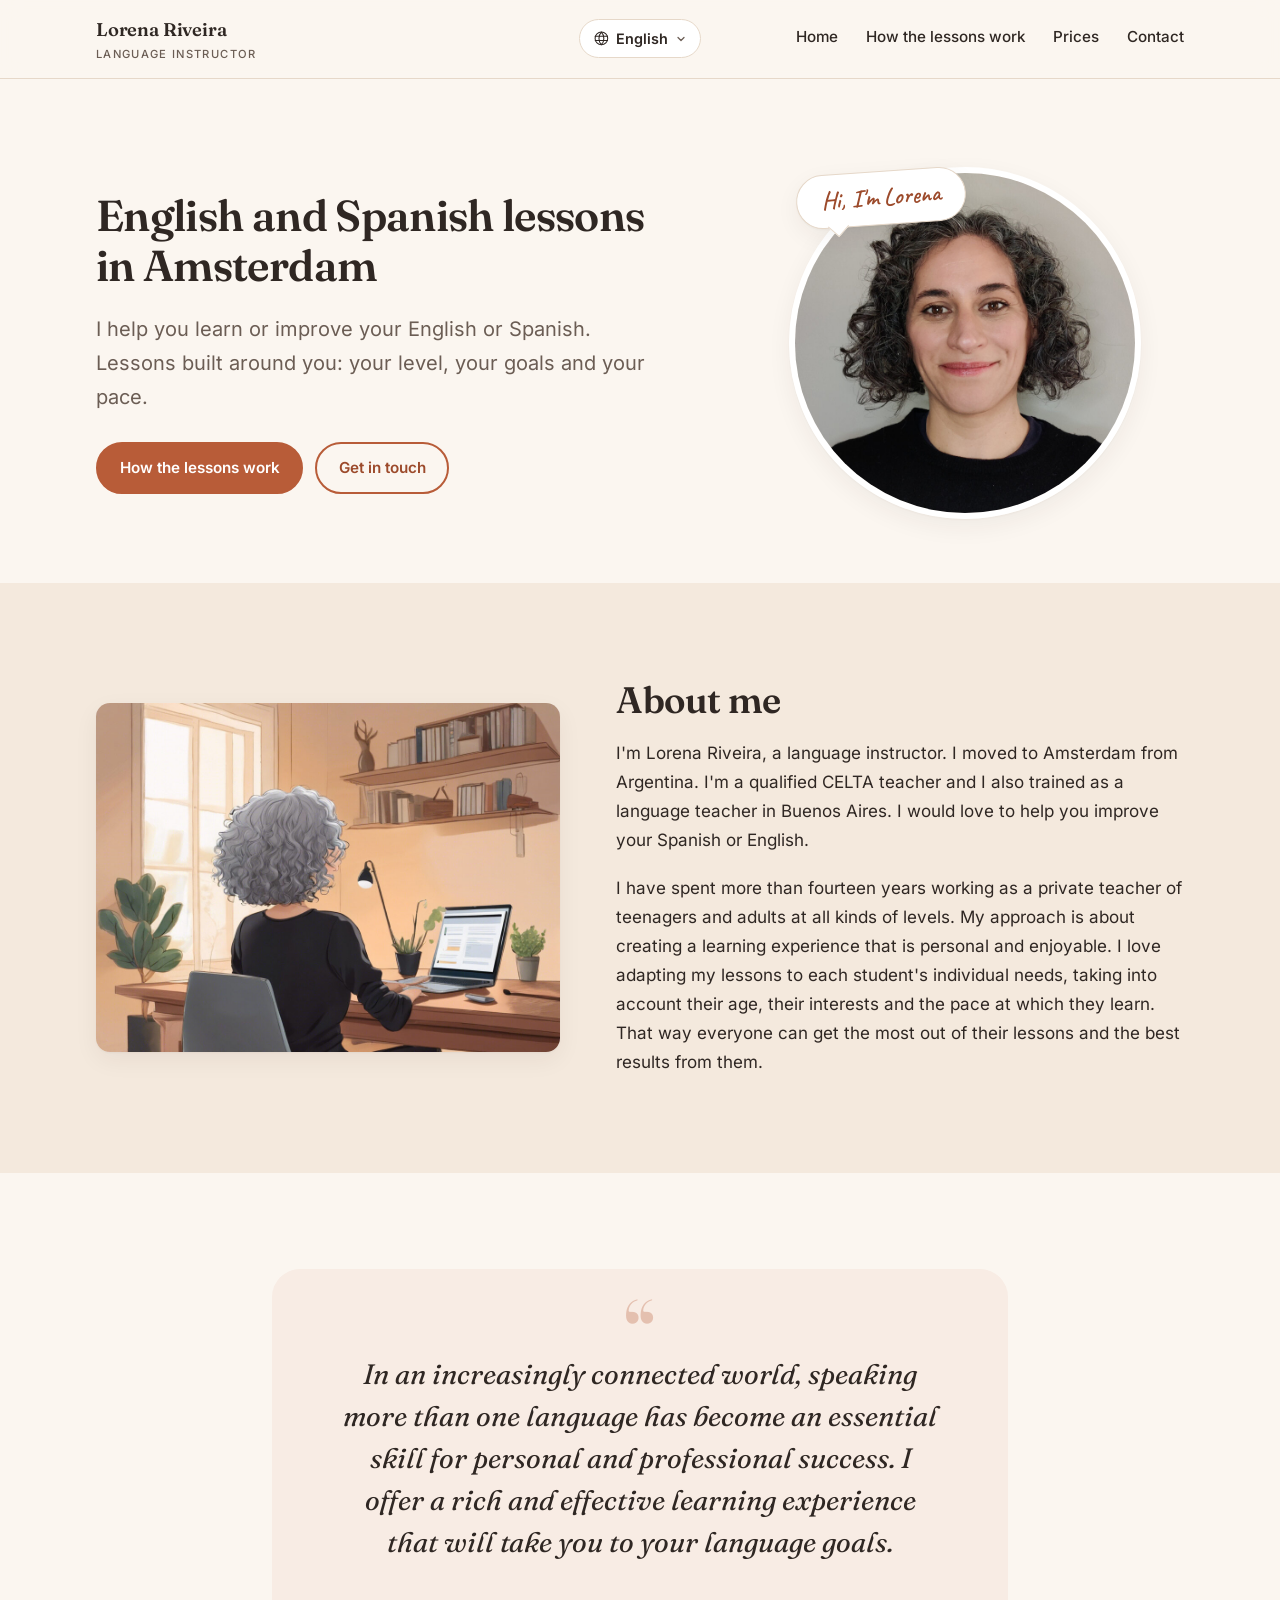
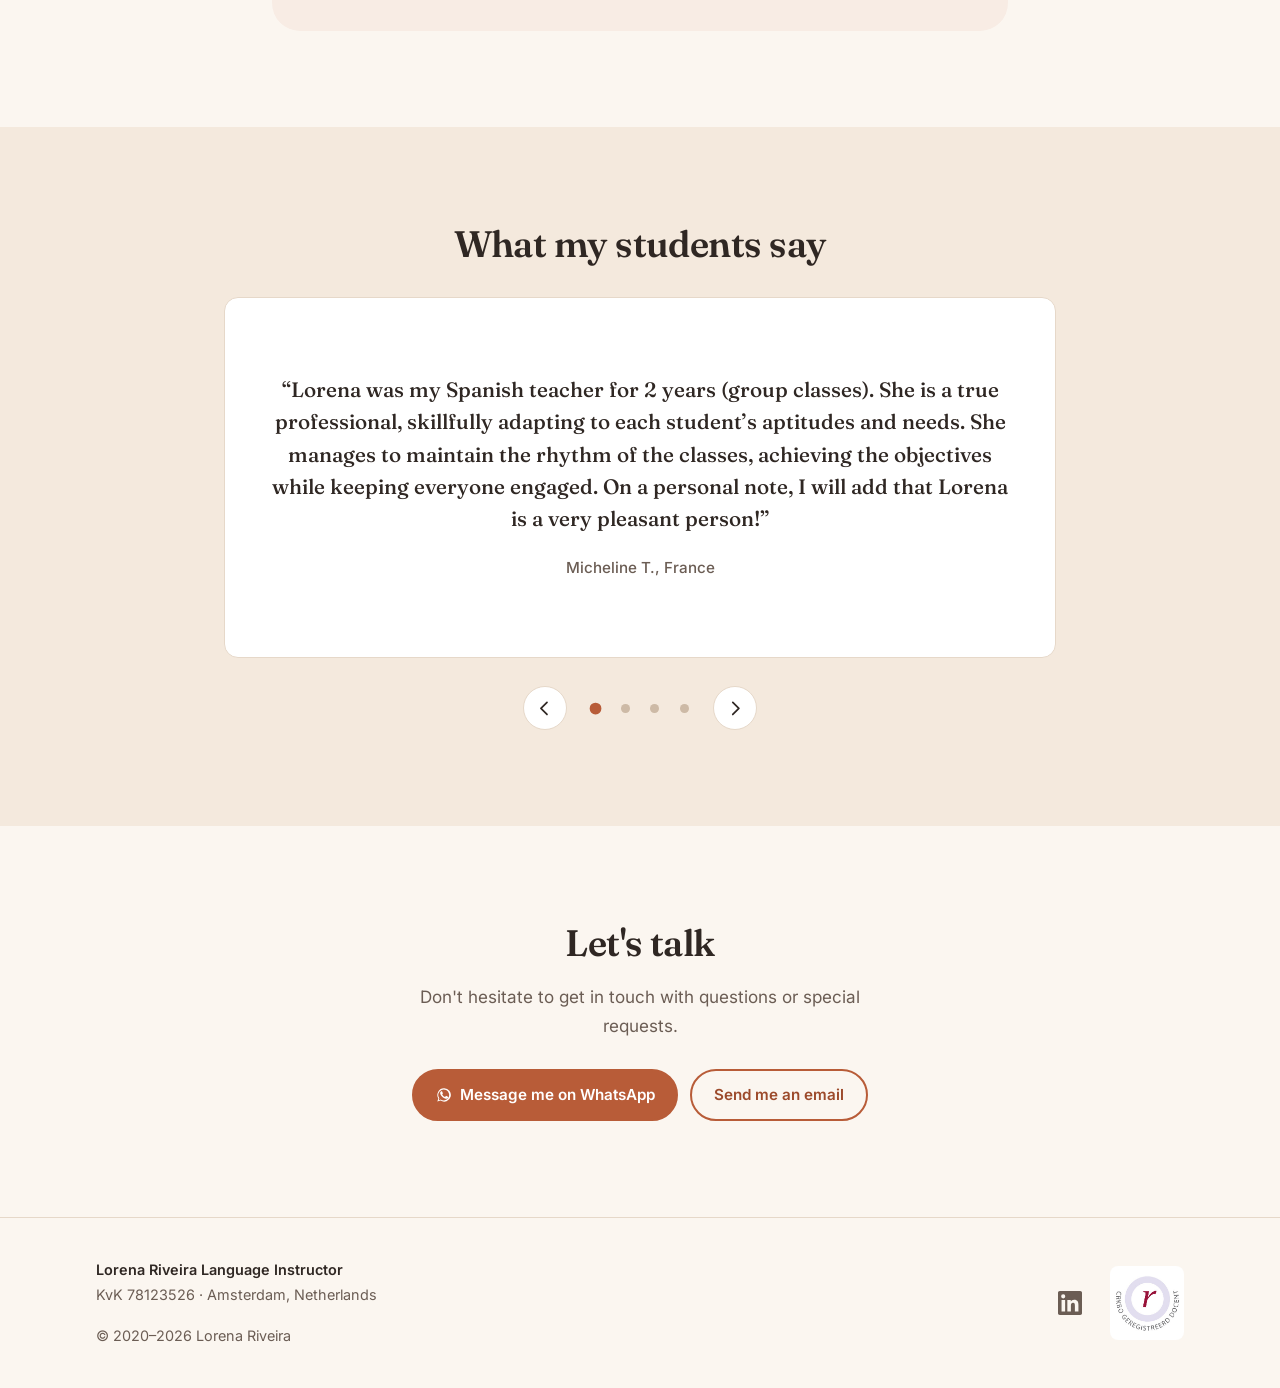
==== en/index.html @ 7e4edc6f "Publica la versión en inglés y el selector de idioma Traduce index.html y clases.html a /en/index.ht" ====
<!DOCTYPE html>
<html lang="en">
<head>
<meta charset="utf-8">
<meta name="viewport" content="width=device-width, initial-scale=1">
<title>Lorena Riveira — English and Spanish lessons in Amsterdam</title>
<meta name="description" content="English and Spanish lessons, one-to-one and in groups, in person and online. CELTA-qualified teacher with more than fourteen years of experience with teenagers and adults.">
<link rel="canonical" href="https://lorenariveira.com/en/">
<link rel="alternate" hreflang="es" href="https://lorenariveira.com/">
<link rel="alternate" hreflang="en" href="https://lorenariveira.com/en/">
<link rel="alternate" hreflang="x-default" href="https://lorenariveira.com/">
<meta property="og:title" content="Lorena Riveira — English and Spanish lessons">
<meta property="og:description" content="One-to-one and group lessons, in person and online, built around what you need.">
<meta property="og:image" content="https://lorenariveira.com/assets/img/lorena-retrato.jpg">
<meta property="og:type" content="website">
<meta property="og:locale" content="en_US">

<link rel="stylesheet" href="../assets/css/style.css">
<script type="application/ld+json">
{
  "@context": "https://schema.org",
  "@graph": [
    {
      "@type": "WebSite",
      "@id": "https://lorenariveira.com/#sitio",
      "url": "https://lorenariveira.com/en/",
      "name": "Lorena Riveira — Language Instructor",
      "inLanguage": "en",
      "publisher": {
        "@id": "https://lorenariveira.com/#lorena"
      }
    },
    {
      "@type": "Person",
      "@id": "https://lorenariveira.com/#lorena",
      "name": "Lorena Riveira",
      "jobTitle": "Language teacher",
      "description": "English and Spanish teacher in Amsterdam, with more than fourteen years of experience with teenagers and adults.",
      "url": "https://lorenariveira.com/en/",
      "image": "https://lorenariveira.com/assets/img/lorena-retrato.jpg",
      "email": "info@lorenariveira.com",
      "sameAs": [
        "https://www.linkedin.com/in/lorenariveira"
      ],
      "knowsLanguage": [
        {
          "@type": "Language",
          "name": "Spanish",
          "alternateName": "es"
        },
        {
          "@type": "Language",
          "name": "English",
          "alternateName": "en"
        }
      ],
      "hasCredential": {
        "@type": "EducationalOccupationalCredential",
        "credentialCategory": "certificate",
        "name": "CELTA — Certificate in Teaching English to Speakers of Other Languages"
      },
      "address": {
        "@type": "PostalAddress",
        "addressLocality": "Amsterdam",
        "addressCountry": "NL"
      },
      "worksFor": {
        "@id": "https://lorenariveira.com/#negocio"
      }
    },
    {
      "@type": "Organization",
      "@id": "https://lorenariveira.com/#negocio",
      "name": "Lorena Riveira Language Instructor",
      "url": "https://lorenariveira.com/en/",
      "email": "info@lorenariveira.com",
      "founder": {
        "@id": "https://lorenariveira.com/#lorena"
      },
      "identifier": [
        {
          "@type": "PropertyValue",
          "name": "KvK",
          "value": "78123526"
        }
      ],
      "address": {
        "@type": "PostalAddress",
        "addressLocality": "Amsterdam",
        "addressCountry": "NL"
      },
      "areaServed": [
        {
          "@type": "City",
          "name": "Amsterdam"
        },
        {
          "@type": "Country",
          "name": "Netherlands"
        }
      ]
    },
    {
      "@type": "Service",
      "@id": "https://lorenariveira.com/#clases",
      "name": "English and Spanish lessons",
      "serviceType": "Private language lessons",
      "description": "One-to-one and group lessons in English and Spanish, in person in Amsterdam or online, with personalized programs.",
      "url": "https://lorenariveira.com/en/lessons.html",
      "provider": {
        "@id": "https://lorenariveira.com/#lorena"
      },
      "areaServed": [
        {
          "@type": "City",
          "name": "Amsterdam"
        }
      ],
      "availableLanguage": [
        {
          "@type": "Language",
          "name": "Spanish",
          "alternateName": "es"
        },
        {
          "@type": "Language",
          "name": "English",
          "alternateName": "en"
        }
      ],
      "audience": {
        "@type": "Audience",
        "audienceType": "Teenagers and adults"
      },
      "offers": [
        {
          "@type": "Offer",
          "name": "Trial lesson",
          "description": "A 30-minute session: a short interview to work out your level and your goals, plus a brief speaking activity.",
          "price": 0,
          "priceCurrency": "EUR"
        },
        {
          "@type": "Offer",
          "name": "One-to-one lessons",
          "priceCurrency": "EUR",
          "priceSpecification": {
            "@type": "UnitPriceSpecification",
            "priceCurrency": "EUR",
            "minPrice": 45,
            "unitCode": "HUR"
          }
        },
        {
          "@type": "Offer",
          "name": "12-hour package",
          "price": 480,
          "priceCurrency": "EUR",
          "description": "Paid in advance."
        }
      ]
    }
  ]
}
</script>
</head>
<body>

<a class="saltar" href="#contenido">Skip to content</a>

<header class="cabecera">
  <div class="contenedor cabecera__inner">
    <a class="marca" href="index.html">Lorena Riveira<span>Language Instructor</span></a>

    <details class="idiomas">
      <summary class="idiomas__actual" title="Language / Idioma">
        <svg class="idiomas__globo" viewBox="0 0 24 24" fill="none" stroke="currentColor" stroke-width="1.5" stroke-linecap="round" stroke-linejoin="round" aria-hidden="true">
          <circle cx="12" cy="12" r="9"/>
          <path d="M3.2 9h17.6M3.2 15h17.6"/>
          <path d="M12 3c2.3 2.4 3.5 5.4 3.5 9s-1.2 6.6-3.5 9c-2.3-2.4-3.5-5.4-3.5-9S9.7 5.4 12 3z"/>
        </svg>
        English
        <svg class="idiomas__flecha" viewBox="0 0 24 24" fill="none" stroke="currentColor" stroke-width="2.5" stroke-linecap="round" stroke-linejoin="round" aria-hidden="true">
          <path d="M6 9l6 6 6-6"/>
        </svg>
      </summary>
      <ul class="idiomas__menu">
        <li><a href="../" lang="es" hreflang="es">Español</a></li>
        <li><a href="index.html" lang="en" hreflang="en" aria-current="page">English</a></li>
      </ul>
    </details>

    <nav class="nav" aria-label="Main navigation">
      <a href="index.html" aria-current="page">Home</a>
      <a href="lessons.html">How the lessons work</a>
      <a href="lessons.html#precios">Prices</a>
      <a href="#contacto">Contact</a>
    </nav>
  </div>
</header>

<main id="contenido">

  <section class="portada">
    <div class="contenedor portada__grid">
      <div class="portada__texto">
        <h1>English and Spanish lessons in Amsterdam</h1>
        <p class="portada__entradilla">I help you learn or improve your English or Spanish. Lessons built around you: your level, your goals and your pace.</p>
        <div class="portada__acciones">
          <a class="boton" href="lessons.html">How the lessons work</a>
          <a class="boton boton--fantasma" href="#contacto">Get in touch</a>
        </div>
      </div>
      <div class="portada__retrato">
        <p class="portada__saludo">Hi, I'm Lorena</p>
        <img class="retrato" src="../assets/img/lorena-retrato.jpg" width="800" height="800"
             alt="Portrait of Lorena Riveira">
      </div>
    </div>
  </section>

  <section class="seccion seccion--alt" aria-labelledby="info">
    <div class="contenedor sobre__grid">
      <img class="sobre__imagen" src="../assets/img/clases-ilustracion.jpg" width="1024" height="768"
           alt="Illustration of Lorena teaching from her desk, in front of the computer">
      <div>
        <h2 id="info">About me</h2>
        <p>I'm Lorena Riveira, a language instructor. I moved to Amsterdam from Argentina. I'm a qualified CELTA teacher and I also trained as a language teacher in Buenos Aires. I would love to help you improve your Spanish or English.</p>
        <p>I have spent more than fourteen years working as a private teacher of teenagers and adults at all kinds of levels. My approach is about creating a learning experience that is personal and enjoyable. I love adapting my lessons to each student's individual needs, taking into account their age, their interests and the pace at which they learn. That way everyone can get the most out of their lessons and the best results from them.</p>
      </div>
    </div>
  </section>

  <section class="seccion">
    <div class="contenedor">
      <p class="destacado">In an increasingly connected world, speaking more than one language has become an essential skill for personal and professional success. I offer a rich and effective learning experience that will take you to your language goals.</p>
    </div>
  </section>

  <section class="seccion seccion--alt" aria-labelledby="testimonios">
    <div class="contenedor">
      <h2 id="testimonios" class="titulo-centrado">What my students say</h2>

      <div class="carrusel" data-carrusel role="group"
           aria-roledescription="carousel" aria-label="Student testimonials">
        <div class="carrusel__ventana">
          <ul class="carrusel__pista" data-pista>

            <li class="carrusel__slide">
              <figure class="testimonio">
                <blockquote>Lorena was my Spanish teacher for 2 years (group classes). She is a true professional, skillfully adapting to each student’s aptitudes and needs. She manages to maintain the rhythm of the classes, achieving the objectives while keeping everyone engaged. On a personal note, I will add that Lorena is a very pleasant person!</blockquote>
                <figcaption>Micheline T., France</figcaption>
              </figure>
            </li>

            <li class="carrusel__slide">
              <figure class="testimonio">
                <blockquote lang="es">Cinco minutos me llevó darme cuenta que era LA profe de inglés que estaba buscando. Tomo clases con Lorena hace un poco más de 3 años y fue la mejor decisión que pude haber tomado. Volví de un viaje que me hizo dar cuenta que necesitaba reforzar y re-aprender el inglés básico que había aprendido en la escuela. Paciencia, compromiso y dedicación son las palabras que la describen a Lorena como la mejor profe que vas a conocer. ¡¡Gracias Lorena!!</blockquote>
                <figcaption>Gabriela T., Argentina</figcaption>
              </figure>
            </li>

            <li class="carrusel__slide">
              <figure class="testimonio">
                <blockquote>Lorena helped me overcome the barrier of understanding English to finally be able to speak it with confidence. Her classes are dynamic, entertaining, and she always prepared the classes according to my interests. For several years I studied English, but I'm certain that it was with Lorena's classes that I gained confidence while I never got bored. I totally recommend her.</blockquote>
                <figcaption>Evelyn L., Netherlands</figcaption>
              </figure>
            </li>

            <li class="carrusel__slide">
              <figure class="testimonio">
                <blockquote>My experience with Lorena as an English teacher was excellent. She is a great teacher: responsible, flexible, observant and innovative. In her classes she always looked for the way to integrate methodologies and pedagogical tools that adapt to my needs. It was a great learning experience!</blockquote>
                <figcaption>Juan G., Argentina</figcaption>
              </figure>
            </li>

          </ul>
        </div>

        <div class="carrusel__controles">
          <button class="carrusel__flecha" type="button" data-anterior aria-label="Previous testimonial">
            <svg viewBox="0 0 24 24" aria-hidden="true"><path d="M15 5l-7 7 7 7" fill="none" stroke="currentColor" stroke-width="2" stroke-linecap="round" stroke-linejoin="round"/></svg>
          </button>
          <div class="carrusel__puntos" data-puntos></div>
          <button class="carrusel__flecha" type="button" data-siguiente aria-label="Next testimonial">
            <svg viewBox="0 0 24 24" aria-hidden="true"><path d="M9 5l7 7-7 7" fill="none" stroke="currentColor" stroke-width="2" stroke-linecap="round" stroke-linejoin="round"/></svg>
          </button>
        </div>
      </div>
    </div>
  </section>

  <section class="seccion contacto" id="contacto" aria-labelledby="contacto-titulo">
    <div class="contenedor">
      <h2 id="contacto-titulo">Let's talk</h2>
      <p>Don't hesitate to get in touch with questions or special requests.</p>
      <div class="contacto__acciones">
        <a class="boton" href="https://wa.me/qr/J2IYGOXS4OORE1" target="_blank" rel="noopener">
          <svg viewBox="0 0 24 24" aria-hidden="true"><path d="M17.5 14.4c-.3-.2-1.7-.9-2-1-.3-.1-.5-.1-.7.2-.2.3-.7.9-.9 1.1-.2.2-.3.2-.6.1-.3-.2-1.2-.5-2.3-1.4-.9-.8-1.4-1.7-1.6-2-.2-.3 0-.5.1-.6l.5-.6c.1-.2.2-.3.3-.5 0-.2 0-.4 0-.5 0-.2-.7-1.6-.9-2.2-.2-.6-.5-.5-.7-.5h-.6c-.2 0-.5.1-.8.4-.3.3-1 1-1 2.5s1.1 2.9 1.2 3.1c.2.2 2.1 3.2 5.1 4.5.7.3 1.3.5 1.7.6.7.2 1.4.2 1.9.1.6-.1 1.7-.7 2-1.4.2-.7.2-1.3.2-1.4-.1-.1-.3-.2-.6-.3zM12 2A10 10 0 0 0 3.5 17.2L2 22l4.9-1.6A10 10 0 1 0 12 2zm0 18.2c-1.6 0-3.2-.4-4.5-1.2l-.3-.2-3 1 .8-2.9-.2-.3A8.2 8.2 0 1 1 12 20.2z"/></svg>
          Message me on WhatsApp
        </a>
        <a class="boton boton--fantasma" href="mailto:info@lorenariveira.com?subject=Contact%20from%20lorenariveira.com" target="_blank" rel="noopener">Send me an email</a>
      </div>
    </div>
  </section>

</main>

<footer class="pie">
  <div class="contenedor pie__inner">
    <div>
      <p><strong>Lorena Riveira Language Instructor</strong><br>
      KvK 78123526 · Amsterdam, Netherlands</p>
      <p>© 2020–2026 Lorena Riveira</p>
    </div>
    <div class="pie__marcas">
      <a class="pie__social" href="https://www.linkedin.com/in/lorenariveira"
         target="_blank" rel="noopener" aria-label="Lorena Riveira's LinkedIn profile">
        <svg viewBox="0 0 24 24" fill="currentColor" aria-hidden="true">
          <path d="M20.45 20.45h-3.56v-5.57c0-1.33-.03-3.04-1.85-3.04-1.86 0-2.14 1.45-2.14 2.94v5.67H9.35V9h3.41v1.56h.05c.47-.9 1.63-1.85 3.36-1.85 3.59 0 4.26 2.37 4.26 5.45v6.29zM5.34 7.43a2.07 2.07 0 1 1 0-4.13 2.07 2.07 0 0 1 0 4.13zM7.12 20.45H3.55V9h3.57v11.45zM22.22 0H1.77C.79 0 0 .77 0 1.72v20.56C0 23.23.79 24 1.77 24h20.45c.98 0 1.78-.77 1.78-1.72V1.72C24 .77 23.2 0 22.22 0z"/>
        </svg>
      </a>
      <img class="pie__sello" src="../assets/img/crkbo.jpg" width="283" height="283"
           alt="CRKBO registration seal as an accredited teacher">
    </div>
  </div>
</footer>

<script src="../assets/js/revelar.js" defer></script>
<script src="../assets/js/carrusel.js" defer></script>
</body>
</html>
---- assets/css/style.css ----
/* ---------------------------------------------------------------
   Lorena Riveira — Language Instructor
   Paleta cálida inspirada en la ilustración del estudio.
   --------------------------------------------------------------- */

/* Tipografías ------------------------------------------------------
   Alojadas aquí a propósito, no en fonts.googleapis.com: servidas
   desde Google, el navegador de cada visitante le entrega su IP antes
   de que la página cargue y sin consentimiento. Ver CLAUDE.md.

   Las tres son fuentes variables, así que un solo archivo cubre todo
   el rango de grosores de cada una; por eso hay ocho archivos y no
   veintitantos. Los `unicode-range` son los de Google sin tocar: si el
   texto solo usa latín básico, el navegador ni descarga el `latin-ext`.
   Caveat solo la usa la viñeta de la portada.
   ------------------------------------------------------------------ */

@font-face {
  font-family: "Fraunces";
  font-style: normal;
  font-weight: 500 600;
  font-display: swap;
  src: url(../fuentes/fraunces-normal-latin.woff2) format("woff2");
  unicode-range: U+0000-00FF, U+0131, U+0152-0153, U+02BB-02BC, U+02C6, U+02DA, U+02DC, U+0304, U+0308, U+0329, U+2000-206F, U+20AC, U+2122, U+2191, U+2193, U+2212, U+2215, U+FEFF, U+FFFD;
}
@font-face {
  font-family: "Fraunces";
  font-style: normal;
  font-weight: 500 600;
  font-display: swap;
  src: url(../fuentes/fraunces-normal-latin-ext.woff2) format("woff2");
  unicode-range: U+0100-02BA, U+02BD-02C5, U+02C7-02CC, U+02CE-02D7, U+02DD-02FF, U+0304, U+0308, U+0329, U+1D00-1DBF, U+1E00-1E9F, U+1EF2-1EFF, U+2020, U+20A0-20AB, U+20AD-20C0, U+2113, U+2C60-2C7F, U+A720-A7FF;
}
@font-face {
  font-family: "Fraunces";
  font-style: italic;
  font-weight: 400 500;
  font-display: swap;
  src: url(../fuentes/fraunces-cursiva-latin.woff2) format("woff2");
  unicode-range: U+0000-00FF, U+0131, U+0152-0153, U+02BB-02BC, U+02C6, U+02DA, U+02DC, U+0304, U+0308, U+0329, U+2000-206F, U+20AC, U+2122, U+2191, U+2193, U+2212, U+2215, U+FEFF, U+FFFD;
}
@font-face {
  font-family: "Fraunces";
  font-style: italic;
  font-weight: 400 500;
  font-display: swap;
  src: url(../fuentes/fraunces-cursiva-latin-ext.woff2) format("woff2");
  unicode-range: U+0100-02BA, U+02BD-02C5, U+02C7-02CC, U+02CE-02D7, U+02DD-02FF, U+0304, U+0308, U+0329, U+1D00-1DBF, U+1E00-1E9F, U+1EF2-1EFF, U+2020, U+20A0-20AB, U+20AD-20C0, U+2113, U+2C60-2C7F, U+A720-A7FF;
}
@font-face {
  font-family: "Inter";
  font-style: normal;
  font-weight: 400 600;
  font-display: swap;
  src: url(../fuentes/inter-normal-latin.woff2) format("woff2");
  unicode-range: U+0000-00FF, U+0131, U+0152-0153, U+02BB-02BC, U+02C6, U+02DA, U+02DC, U+0304, U+0308, U+0329, U+2000-206F, U+20AC, U+2122, U+2191, U+2193, U+2212, U+2215, U+FEFF, U+FFFD;
}
@font-face {
  font-family: "Inter";
  font-style: normal;
  font-weight: 400 600;
  font-display: swap;
  src: url(../fuentes/inter-normal-latin-ext.woff2) format("woff2");
  unicode-range: U+0100-02BA, U+02BD-02C5, U+02C7-02CC, U+02CE-02D7, U+02DD-02FF, U+0304, U+0308, U+0329, U+1D00-1DBF, U+1E00-1E9F, U+1EF2-1EFF, U+2020, U+20A0-20AB, U+20AD-20C0, U+2113, U+2C60-2C7F, U+A720-A7FF;
}

@font-face {
  font-family: "Caveat";
  font-style: normal;
  font-weight: 500 600;
  font-display: swap;
  src: url(../fuentes/caveat-normal-latin.woff2) format("woff2");
  unicode-range: U+0000-00FF, U+0131, U+0152-0153, U+02BB-02BC, U+02C6, U+02DA, U+02DC, U+0304, U+0308, U+0329, U+2000-206F, U+20AC, U+2122, U+2191, U+2193, U+2212, U+2215, U+FEFF, U+FFFD;
}
@font-face {
  font-family: "Caveat";
  font-style: normal;
  font-weight: 500 600;
  font-display: swap;
  src: url(../fuentes/caveat-normal-latin-ext.woff2) format("woff2");
  unicode-range: U+0100-02BA, U+02BD-02C5, U+02C7-02CC, U+02CE-02D7, U+02DD-02FF, U+0304, U+0308, U+0329, U+1D00-1DBF, U+1E00-1E9F, U+1EF2-1EFF, U+2020, U+20A0-20AB, U+20AD-20C0, U+2113, U+2C60-2C7F, U+A720-A7FF;
}

:root {
  --manuscrita: "Caveat", "Segoe Script", cursive;
  --crema:      #fbf6f0;
  --crema-alt:  #f4e9dd;
  --tinta:      #2f2723;
  --tinta-suave:#6b5d54;
  --terracota:  #b85c38;
  --terracota-o:#9c4a2b;
  --salvia:     #7c8f74;
  --borde:      #e6d8c9;

  --ancho: 68rem;
  --radio: 14px;
  --sombra: 0 1px 2px rgb(47 39 35 / .04), 0 8px 24px rgb(47 39 35 / .06);

  --display: "Fraunces", Georgia, "Times New Roman", serif;
  --texto: "Inter", system-ui, -apple-system, "Segoe UI", sans-serif;
}

*, *::before, *::after { box-sizing: border-box; }

html { scroll-behavior: smooth; }

body {
  margin: 0;
  background: var(--crema);
  color: var(--tinta);
  font-family: var(--texto);
  font-size: 1.0625rem;
  line-height: 1.7;
  -webkit-font-smoothing: antialiased;
}

img { max-width: 100%; height: auto; display: block; }

a { color: var(--terracota-o); }
a:hover { color: var(--terracota); }

h1, h2, h3 {
  font-family: var(--display);
  font-weight: 600;
  line-height: 1.15;
  letter-spacing: -0.015em;
  margin: 0 0 .5em;
}

h1 { font-size: clamp(2.1rem, 5.2vw, 3.4rem); }
h2 { font-size: clamp(1.6rem, 3.4vw, 2.3rem); }
h3 { font-size: 1.2rem; letter-spacing: -0.005em; }

p { margin: 0 0 1.15em; }
p:last-child { margin-bottom: 0; }

.contenedor {
  width: min(100% - 2.5rem, var(--ancho));
  margin-inline: auto;
}

.seccion { padding: clamp(3.5rem, 8vw, 6rem) 0; }
.seccion--alt { background: var(--crema-alt); }

/* Accesibilidad: salto al contenido -------------------------------- */
.saltar {
  position: absolute;
  left: -9999px;
  background: var(--tinta);
  color: var(--crema);
  padding: .7rem 1.1rem;
  border-radius: 0 0 var(--radio) 0;
  z-index: 100;
}
.saltar:focus { left: 0; top: 0; }

:focus-visible {
  outline: 3px solid var(--terracota);
  outline-offset: 3px;
  border-radius: 4px;
}

/* Cabecera --------------------------------------------------------- */
.cabecera {
  position: sticky;
  top: 0;
  z-index: 50;
  background: rgb(251 246 240 / .88);
  backdrop-filter: blur(10px);
  border-bottom: 1px solid var(--borde);
}

/* Tres columnas y no `space-between` porque el selector de idioma va
   centrado en la ventana, no a medio camino entre la marca y el menú:
   con `1fr auto 1fr` el centro es el centro aunque los lados midan
   distinto. */
.cabecera__inner {
  display: grid;
  grid-template-columns: 1fr auto 1fr;
  align-items: center;
  gap: 1.5rem;
  padding: .85rem 0;
}

.cabecera__inner .nav { justify-self: end; }

.marca {
  font-family: var(--display);
  font-size: 1.15rem;
  font-weight: 600;
  color: var(--tinta);
  text-decoration: none;
  letter-spacing: -0.01em;
}
.marca span { display: block; font-family: var(--texto); font-size: .7rem; font-weight: 500;
  letter-spacing: .12em; text-transform: uppercase; color: var(--tinta-suave); }

.nav { display: flex; align-items: center; gap: clamp(.9rem, 2.5vw, 1.75rem); flex-wrap: wrap; }

.nav a {
  color: var(--tinta);
  text-decoration: none;
  font-size: .95rem;
  font-weight: 500;
  padding-bottom: 2px;
  border-bottom: 2px solid transparent;
}
.nav a:hover { border-bottom-color: var(--terracota); }
/* Selector de idioma ----------------------------------------------- */
/* Es un `<details>` a propósito: abre y cierra sin JavaScript, así que
   cambiar de idioma sigue siendo posible con los scripts bloqueados.
   No lo conviertas en un menú de `<button>` + JS. */
.idiomas {
  position: relative;
  justify-self: center;
}

.idiomas__actual {
  display: inline-flex;
  align-items: center;
  gap: .4rem;
  cursor: pointer;
  list-style: none;
  font-size: .9rem;
  font-weight: 600;
  color: var(--tinta);
  padding: .4rem .85rem;
  border: 1px solid var(--borde);
  border-radius: 999px;
  background: #fff;
  white-space: nowrap;
}

/* El triángulo que Safari y Chrome dibujan solos en `summary`. */
.idiomas__actual::-webkit-details-marker { display: none; }

.idiomas__actual:hover { border-color: var(--terracota); color: var(--terracota-o); }

.idiomas__globo { width: 1.05rem; height: 1.05rem; flex: none; }

.idiomas__flecha {
  width: .75rem;
  height: .75rem;
  flex: none;
  color: var(--tinta-suave);
  transition: transform .18s ease;
}

.idiomas[open] .idiomas__flecha { transform: rotate(180deg); }

/* Absoluto para que abrirlo no empuje la cabecera ni mueva el menú. */
.idiomas__menu {
  position: absolute;
  top: calc(100% + .45rem);
  left: 50%;
  transform: translateX(-50%);
  z-index: 60;
  min-width: 100%;
  margin: 0;
  padding: .35rem;
  list-style: none;
  background: #fff;
  border: 1px solid var(--borde);
  border-radius: var(--radio);
  box-shadow: var(--sombra);
}

.idiomas__menu a {
  display: block;
  padding: .5rem .9rem;
  border-radius: 8px;
  font-size: .9rem;
  font-weight: 500;
  color: var(--tinta);
  text-decoration: none;
  white-space: nowrap;
}

.idiomas__menu a:hover { background: var(--crema-alt); color: var(--terracota-o); }

.idiomas__menu a[aria-current] { font-weight: 700; color: var(--terracota-o); }

/* Botones ---------------------------------------------------------- */
.boton {
  display: inline-flex;
  align-items: center;
  gap: .5rem;
  background: var(--terracota);
  color: #fff;
  text-decoration: none;
  font-weight: 600;
  font-size: .95rem;
  padding: .7rem 1.35rem;
  border-radius: 999px;
  border: 2px solid var(--terracota);
  transition: background .18s ease, transform .18s ease;
}
.boton:hover { background: var(--terracota-o); border-color: var(--terracota-o); color: #fff; transform: translateY(-1px); }

.boton--fantasma { background: transparent; color: var(--terracota-o); }
.boton--fantasma:hover { background: var(--terracota); color: #fff; }

.boton svg { width: 1.05em; height: 1.05em; fill: currentColor; }

/* Portada ---------------------------------------------------------- */
.portada { padding: clamp(3rem, 8vw, 5.5rem) 0 clamp(2.5rem, 6vw, 4rem); }

.portada__grid {
  display: grid;
  grid-template-columns: 1.2fr .9fr;
  gap: clamp(2rem, 5vw, 4rem);
  align-items: center;
}

/* La columna de texto se declara contenedor para poder medirla: así el
   titular se dimensiona según su ancho real y no se desborda en pantallas
   estrechas. Las medidas en cqi de aquí abajo se calculan sobre esta
   columna, no sobre la ventana. */
.portada__texto { container-type: inline-size; }

.portada h1 { font-size: min(7.4cqi, 3.1rem); line-height: 1.15; }

/* El saludo se ancla a la foto, no a la celda de la rejilla: por eso el
   contenedor lleva el max-width y la imagen ocupa el 100% de él. Si el
   max-width volviera a la imagen, en móvil la celda seguiría siendo ancha y
   la viñeta se iría al borde de la pantalla, lejos de la cara. */
.portada__retrato {
  position: relative;
  container-type: inline-size;   /* para que los cqi del saludo midan la foto */
  width: 100%;
  max-width: 22rem;
  margin-inline: auto;
}

/* Flota sobre la foto y va algo torcida, para que parezca puesta a mano y no
   un elemento más de la maqueta. La inclinación es del globo entero, cola
   incluida, porque va en el mismo elemento. */
.portada__saludo {
  position: absolute;
  top: 1%;
  left: 2%;
  z-index: 2;
  margin: 0;
  padding: .6rem 1.5rem .7rem;
  background: #fff;
  border: 1px solid var(--borde);
  border-radius: 999px;
  box-shadow: var(--sombra);
  font-family: var(--manuscrita);
  font-weight: 600;
  /* La manuscrita tiene la equis mucho más baja que la Fraunces, así que a
     igual tamaño se lee más pequeña: de ahí que vaya bastante por encima. */
  font-size: clamp(1.45rem, 7cqi, 1.9rem);
  line-height: 1.25;
  color: var(--terracota-o);
  white-space: nowrap;
  rotate: -4deg;
}

/* La cola: un cuadrado girado 45°, con solo dos bordes, para que parezca que
   sale de la viñeta y no una figura pegada encima. */
.portada__saludo::after {
  content: "";
  position: absolute;
  bottom: -.5rem;
  left: 2rem;
  width: .95rem;
  height: .95rem;
  background: #fff;
  border-right: 1px solid var(--borde);
  border-bottom: 1px solid var(--borde);
  rotate: 45deg;
}

/* Portada sin imagen: una sola columna centrada. */
.portada--simple .portada__texto { max-width: 42rem; margin-inline: auto; text-align: center; }
.portada--simple .portada__entradilla { max-width: 38ch; margin-inline: auto; }

.portada__entradilla {
  font-size: clamp(1.05rem, 2vw, 1.25rem);
  color: var(--tinta-suave);
  max-width: 44ch;
}

.portada__acciones { display: flex; gap: .75rem; flex-wrap: wrap; margin-top: 1.75rem; }

/* El retrato es solo imagen, sin enlace: es lo primero que se ve y sacar de la
   página desde ahí sería trabajar en contra. LinkedIn se enlaza desde el pie. */
.retrato {
  display: block;
  width: 100%;
  border-radius: 50%;
  aspect-ratio: 1;
  object-fit: cover;
  box-shadow: var(--sombra);
  border: 6px solid #fff;
}

/* Bloque "sobre mí" ------------------------------------------------ */
.sobre__grid {
  display: grid;
  grid-template-columns: .9fr 1.1fr;
  gap: clamp(2rem, 5vw, 3.5rem);
  align-items: center;
}

.sobre__imagen { border-radius: var(--radio); box-shadow: var(--sombra); }

/* Cita destacada --------------------------------------------------- */
/* Más estrecha que el carrusel de testimonios (52rem) para que se lea como
   una frase suelta y no como otro bloque más de la página. */
.destacado {
  position: relative;
  max-width: 46rem;
  margin-inline: auto;
  background: #f8ece4;              /* terracota muy diluido sobre la crema */
  border-radius: 28px;
  padding: clamp(4rem, 8vw, 5.25rem) clamp(2rem, 6vw, 4rem) clamp(3rem, 6vw, 4.25rem);
  text-align: center;
  font-family: var(--display);
  font-style: italic;
  font-weight: 400;
  font-size: clamp(1.3rem, 2.7vw, 1.75rem);
  line-height: 1.5;
  color: var(--tinta);
  text-wrap: balance;
  transition: opacity .6s ease, translate .6s ease;
}

/* Comilla de apertura, decorativa. */
.destacado::before {
  content: "\201C";
  position: absolute;
  top: clamp(1rem, 3vw, 1.5rem);
  left: 50%;
  translate: -50% 0;
  font-style: normal;
  font-weight: 600;
  font-size: clamp(4rem, 9vw, 5.5rem);
  line-height: 1;
  color: var(--terracota);
  opacity: .3;
}

/* Tarjetas --------------------------------------------------------- */
.tarjetas {
  display: grid;
  grid-template-columns: repeat(auto-fit, minmax(17rem, 1fr));
  gap: 1.5rem;
  list-style: none;
  padding: 0;
  margin: 0;
}

.tarjeta {
  background: #fff;
  border: 1px solid var(--borde);
  border-radius: var(--radio);
  padding: 1.75rem;
  box-shadow: var(--sombra);
  /* "translate" es una propiedad aparte de "transform": la aparición al hacer
     scroll usa la primera y el hover la segunda, así no se pisan entre ellas. */
  transition: transform .22s ease, box-shadow .22s ease, border-color .22s ease,
              opacity .5s ease, translate .5s ease;
}

.tarjeta:hover {
  transform: translateY(-6px);
  border-color: #d9c4ad;
  box-shadow: 0 3px 6px rgb(47 39 35 / .06), 0 20px 44px rgb(47 39 35 / .13);
}

.tarjeta h3 { color: var(--terracota-o); margin-bottom: .55rem; text-align: center; }
.tarjeta p { color: var(--tinta-suave); font-size: 1rem; }

.tarjeta__icono {
  display: grid;
  place-items: center;
  width: 3.25rem;
  height: 3.25rem;
  margin: 0 auto 1.1rem;
  border-radius: 50%;
  background: var(--crema-alt);
  color: var(--terracota);
}
.tarjeta__icono svg { width: 1.7rem; height: 1.7rem; }

/* Franja de datos rápidos ------------------------------------------ */
.datos {
  display: flex;
  flex-wrap: wrap;
  justify-content: center;
  gap: .5rem 1.9rem;
  list-style: none;
  padding: 0;
  margin: 1.9rem 0 0;
  font-size: .9rem;
  font-weight: 500;
  color: var(--tinta-suave);
}

/* Sin fondo ni borde: sueltos sobre el fondo, con un punto que los separa
   sin encerrarlos. Al partirse en varias líneas siguen alineados. */
.datos li { display: flex; align-items: center; gap: .55rem; }

.datos li::before {
  content: "";
  flex: none;
  width: .35rem;
  height: .35rem;
  border-radius: 50%;
  background: var(--terracota);
}

/* En pantallas estrechas la fila centrada se partía en escalera, con unos
   datos solos y otros emparejados. En dos columnas fijas quedan alineados. */
@media (max-width: 30rem) {
  .datos {
    display: grid;
    grid-template-columns: 1fr 1fr;
    max-width: 22rem;
    margin-inline: auto;
    gap: .65rem 1rem;
    font-size: .84rem;
    text-align: left;
  }

  .datos li { align-items: start; }
  .datos li::before { margin-top: .45em; }
}

/* Precios y clase de prueba ---------------------------------------- */
/* La clase de prueba va antes que las cifras y con el fondo diluido de la
   cita: es la oferta sin riesgo y tiene que leerse primero. */
.prueba {
  max-width: 46rem;
  margin: 0 auto 2.25rem;
  background: #f8ece4;
  border-radius: var(--radio);
  padding: clamp(1.5rem, 4vw, 2.25rem);
  text-align: center;
}

.prueba__etiqueta {
  font-family: var(--display);
  font-weight: 600;
  font-size: 1.15rem;
  color: var(--terracota-o);
  margin-bottom: .6rem;
}

.prueba p:last-child { color: var(--tinta-suave); margin: 0; }

/* Dos tarjetas como mucho: con auto-fit y un mínimo alto no se parten en
   tres columnas raquíticas si algún día se añade una tercera. */
.precios {
  display: grid;
  grid-template-columns: repeat(auto-fit, minmax(15rem, 1fr));
  gap: 1.5rem;
  max-width: 46rem;
  margin-inline: auto;
  list-style: none;
  padding: 0;
}

.precio {
  background: #fff;
  border: 1px solid var(--borde);
  border-radius: var(--radio);
  padding: 1.75rem;
  box-shadow: var(--sombra);
  text-align: center;
}

.precio__nombre {
  font-weight: 600;
  color: var(--tinta-suave);
  font-size: .95rem;
  margin-bottom: .5rem;
}

.precio__cifra {
  font-family: var(--display);
  font-weight: 600;
  font-size: 2.1rem;
  line-height: 1.1;
  color: var(--terracota-o);
  margin-bottom: .5rem;
}

/* La unidad no compite con la cifra: mismo color, tamaño de texto normal. */
.precio__cifra span {
  display: block;
  font-family: var(--texto);
  font-weight: 500;
  font-size: .9rem;
  color: var(--tinta-suave);
  margin-top: .2rem;
}

.precio__nota { color: var(--tinta-suave); font-size: .9rem; margin: 0; }

/* La letra pequeña de las tarifas: va debajo de las dos tarjetas y con su
   mismo ancho, para que se lea como nota de ambas y no de una sola. */
.precios__aclaracion {
  max-width: 46rem;
  margin: 1.25rem auto 0;
  font-size: .85rem;
  line-height: 1.55;
  color: var(--tinta-suave);
  text-align: center;
  text-wrap: pretty;
}

.datos--precios { margin-top: 2rem; }

/* El botón cierra la sección, después de las cifras: quien lo pulsa ya sabe
   lo que cuesta. Abre el correo con asunto y mensaje puestos; la salida para
   quien no use correo es la sección de contacto, que va justo debajo, y por
   eso el botón puede permitirse llevar a un solo canal. */
.precios__accion { margin-top: 2.25rem; text-align: center; }

/* Aparición al hacer scroll ---------------------------------------- */
/* La clase "con-revelado" la pone el JS: sin JavaScript nada se oculta. */
.con-revelado .tarjetas > li,
.con-revelado .destacado {
  opacity: 0;
  translate: 0 16px;
}
.con-revelado .tarjetas > li.visible,
.con-revelado .destacado.visible { opacity: 1; translate: 0 0; }

.con-revelado .tarjetas > li:nth-child(2) { transition-delay: .08s; }
.con-revelado .tarjetas > li:nth-child(3) { transition-delay: .16s; }
.con-revelado .tarjetas > li:nth-child(4) { transition-delay: .24s; }
.con-revelado .tarjetas > li:nth-child(5) { transition-delay: .32s; }
.con-revelado .tarjetas > li:nth-child(6) { transition-delay: .40s; }

/* Testimonios ------------------------------------------------------ */
.titulo-centrado { text-align: center; margin-bottom: 2rem; }

.testimonio {
  margin: 0;
  flex: 1;
  display: flex;
  flex-direction: column;
  justify-content: center;
  gap: 1.25rem;
  text-align: center;
  background: #fff;
  border: 1px solid var(--borde);
  border-radius: var(--radio);
  padding: clamp(1.75rem, 4vw, 2.75rem);
}

.testimonio blockquote {
  margin: 0;
  font-family: var(--display);
  font-size: clamp(1.05rem, 2vw, 1.3rem);
  line-height: 1.55;
  color: var(--tinta);
}
.testimonio blockquote::before { content: "\201C"; }
.testimonio blockquote::after  { content: "\201D"; }

.testimonio figcaption { color: var(--tinta-suave); font-size: .95rem; font-weight: 500; }

/* Carrusel --------------------------------------------------------- */
.carrusel { max-width: 52rem; margin-inline: auto; }

/* Sin JS los testimonios quedan apilados y todos legibles. */
.carrusel__pista { list-style: none; margin: 0; padding: 0; display: grid; gap: 1.5rem; }

.carrusel--activo .carrusel__ventana { overflow: hidden; touch-action: pan-y; }

.carrusel--activo .carrusel__pista {
  display: flex;
  gap: 0;
  transition: transform .55s cubic-bezier(.4, 0, .2, 1);
}

.carrusel--activo .carrusel__slide {
  flex: 0 0 100%;
  min-width: 100%;
  display: flex;
}

.carrusel__controles {
  display: none;
  align-items: center;
  justify-content: center;
  gap: 1rem;
  margin-top: 1.75rem;
}
.carrusel--activo .carrusel__controles { display: flex; }

.carrusel__flecha {
  width: 2.75rem;
  height: 2.75rem;
  display: grid;
  place-items: center;
  border: 1px solid var(--borde);
  border-radius: 50%;
  background: #fff;
  color: var(--tinta);
  cursor: pointer;
  transition: background .18s ease, color .18s ease, border-color .18s ease;
}
.carrusel__flecha:hover {
  background: var(--terracota);
  border-color: var(--terracota);
  color: #fff;
}
.carrusel__flecha svg { width: 1.3rem; height: 1.3rem; }

.carrusel__puntos { display: flex; gap: .25rem; }

.carrusel__punto {
  width: 1.6rem;
  height: 1.6rem;
  display: grid;
  place-items: center;
  padding: 0;
  border: 0;
  background: none;
  cursor: pointer;
}

.carrusel__punto::before {
  content: "";
  width: .55rem;
  height: .55rem;
  border-radius: 50%;
  background: #cdbaa6;
  transition: background .2s ease, transform .2s ease;
}
.carrusel__punto.es-actual::before { background: var(--terracota); transform: scale(1.3); }

/* Contacto --------------------------------------------------------- */
.contacto { text-align: center; }
.contacto p { max-width: 40ch; margin-inline: auto; color: var(--tinta-suave); }
.contacto__acciones { display: flex; gap: .75rem; justify-content: center; flex-wrap: wrap; margin-top: 1.75rem; }

/* Práctica: índice de actividades ---------------------------------- */
.actividad {
  display: flex;
  flex-direction: column;
  gap: .4rem;
  height: 100%;
  text-decoration: none;
  color: inherit;
}

.actividad h3 { text-align: left; }

.actividad__ir {
  margin-top: auto;
  padding-top: .9rem;
  font-size: .9rem;
  font-weight: 600;
  color: var(--terracota-o);
}
.actividad__ir::after { content: " →"; }

/* Práctica: actividades de huecos ---------------------------------- */
.quiz { max-width: 44rem; margin-inline: auto; }

.preguntas {
  display: grid;
  gap: 1rem;
  margin: 0;
  padding-left: 1.6rem;
}

.pregunta {
  background: #fff;
  border: 1px solid var(--borde);
  border-radius: var(--radio);
  padding: 1.1rem 1.25rem;
}

.pregunta__texto { margin: 0; line-height: 2.4; }

.pregunta__pista { color: var(--tinta-suave); font-size: .92rem; font-style: italic; }

.hueco {
  width: 8.5rem;
  padding: .3rem .6rem;
  border: 0;
  border-bottom: 2px solid var(--borde);
  border-radius: 4px 4px 0 0;
  background: var(--crema);
  font: inherit;
  color: var(--tinta);
}
.hueco:focus { outline: 2px solid var(--terracota); outline-offset: 1px; }

.hueco.es-bien { border-bottom-color: var(--salvia); background: #eef2ec; }
.hueco.es-casi { border-bottom-color: #c9922f; background: #faf1de; }
.hueco.es-mal  { border-bottom-color: var(--terracota); background: #fbeae3; }

.pregunta__aviso { margin: .5rem 0 0; font-size: .88rem; font-weight: 500; }
.pregunta__aviso:empty { display: none; }
.pregunta__aviso[data-estado="bien"]  { color: #4d6146; }
.pregunta__aviso[data-estado="casi"]  { color: #8a6318; }
.pregunta__aviso[data-estado="mal"],
.pregunta__aviso[data-estado="vacio"] { color: var(--terracota-o); }

.quiz__acciones { display: flex; flex-wrap: wrap; gap: .75rem; justify-content: center; margin-top: 1.75rem; }

.quiz__resultado {
  margin: 1.25rem 0 0;
  text-align: center;
  font-family: var(--display);
  font-size: 1.2rem;
}
.quiz__resultado:empty { display: none; }
.quiz__resultado[data-estado="bien"] { color: var(--salvia); }

/* Pie -------------------------------------------------------------- */
.pie {
  border-top: 1px solid var(--borde);
  padding: 2.5rem 0;
  font-size: .9rem;
  color: var(--tinta-suave);
}

.pie__inner {
  display: flex;
  align-items: center;
  justify-content: space-between;
  gap: 1.5rem;
  flex-wrap: wrap;
}

.pie strong { color: var(--tinta); font-weight: 600; }
.pie__sello { width: 74px; border-radius: 8px; }

.pie__marcas { display: flex; align-items: center; gap: 1.25rem; }

.pie__social {
  display: grid;
  place-items: center;
  width: 2.5rem;
  height: 2.5rem;
  border-radius: 50%;
  color: var(--tinta-suave);
  transition: color .18s ease, background .18s ease;
}
.pie__social:hover { color: var(--terracota); background: var(--crema-alt); }
.pie__social svg { width: 1.5rem; height: 1.5rem; }

/* Adaptación a móvil ----------------------------------------------- */
@media (max-width: 46rem) {
  .portada__grid,
  .sobre__grid { grid-template-columns: 1fr; }

  .portada__grid > :first-child { order: 2; }
  /* El max-width va al contenedor, no a la imagen: si fuera a la imagen, la
     viñeta del saludo se anclaría a la celda ancha y no a la cara. */
  .portada__retrato { max-width: 16rem; }
  .portada__entradilla { max-width: none; }
  /* Una sola columna: marca, idioma y menú apilados y centrados. */
  .cabecera__inner {
    grid-template-columns: 1fr;
    justify-items: center;
    text-align: center;
    gap: .75rem;
  }
  /* `justify-content` además de `justify-self`: sin él, cuando el menú
     parte en dos líneas la segunda se queda pegada a la izquierda. */
  .cabecera__inner .nav { justify-self: center; justify-content: center; }
  .pie__inner { justify-content: center; text-align: center; }
}

@media (prefers-reduced-motion: reduce) {
  html { scroll-behavior: auto; }
  * { transition: none !important; }
}
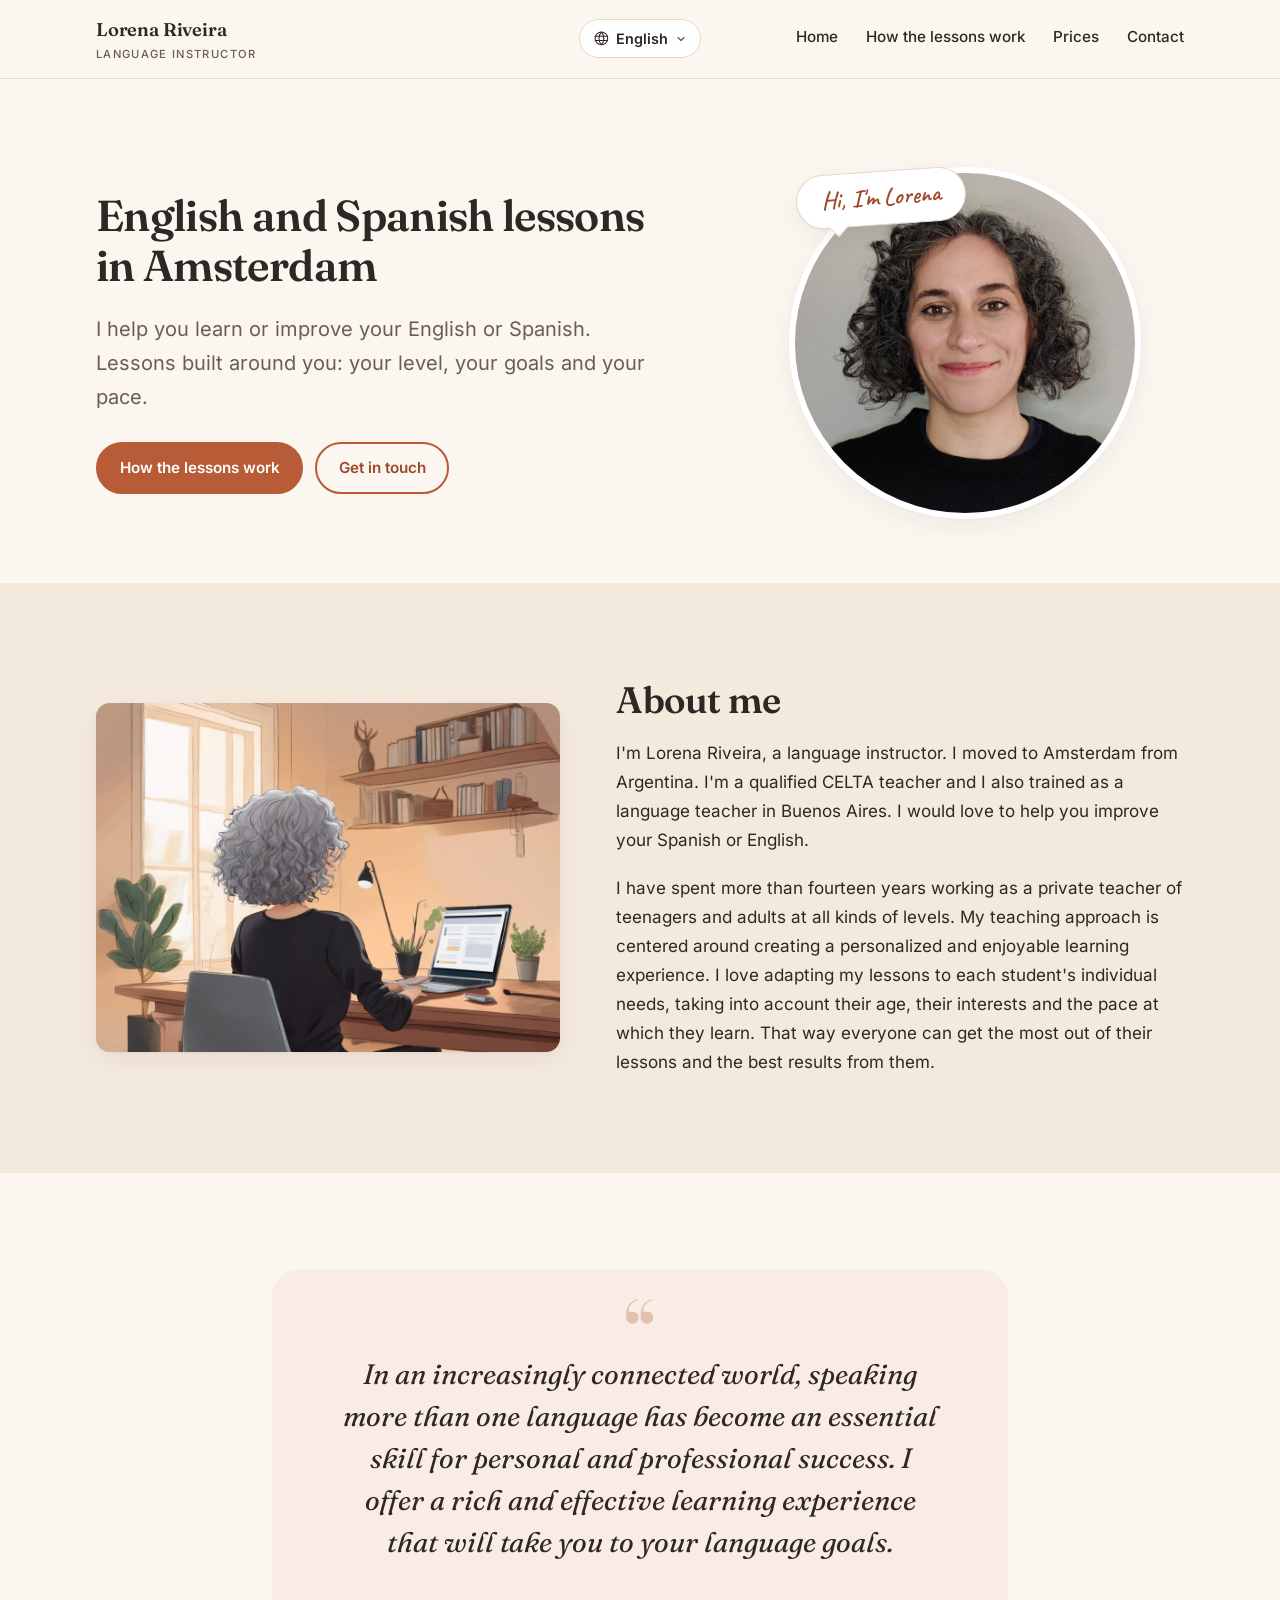
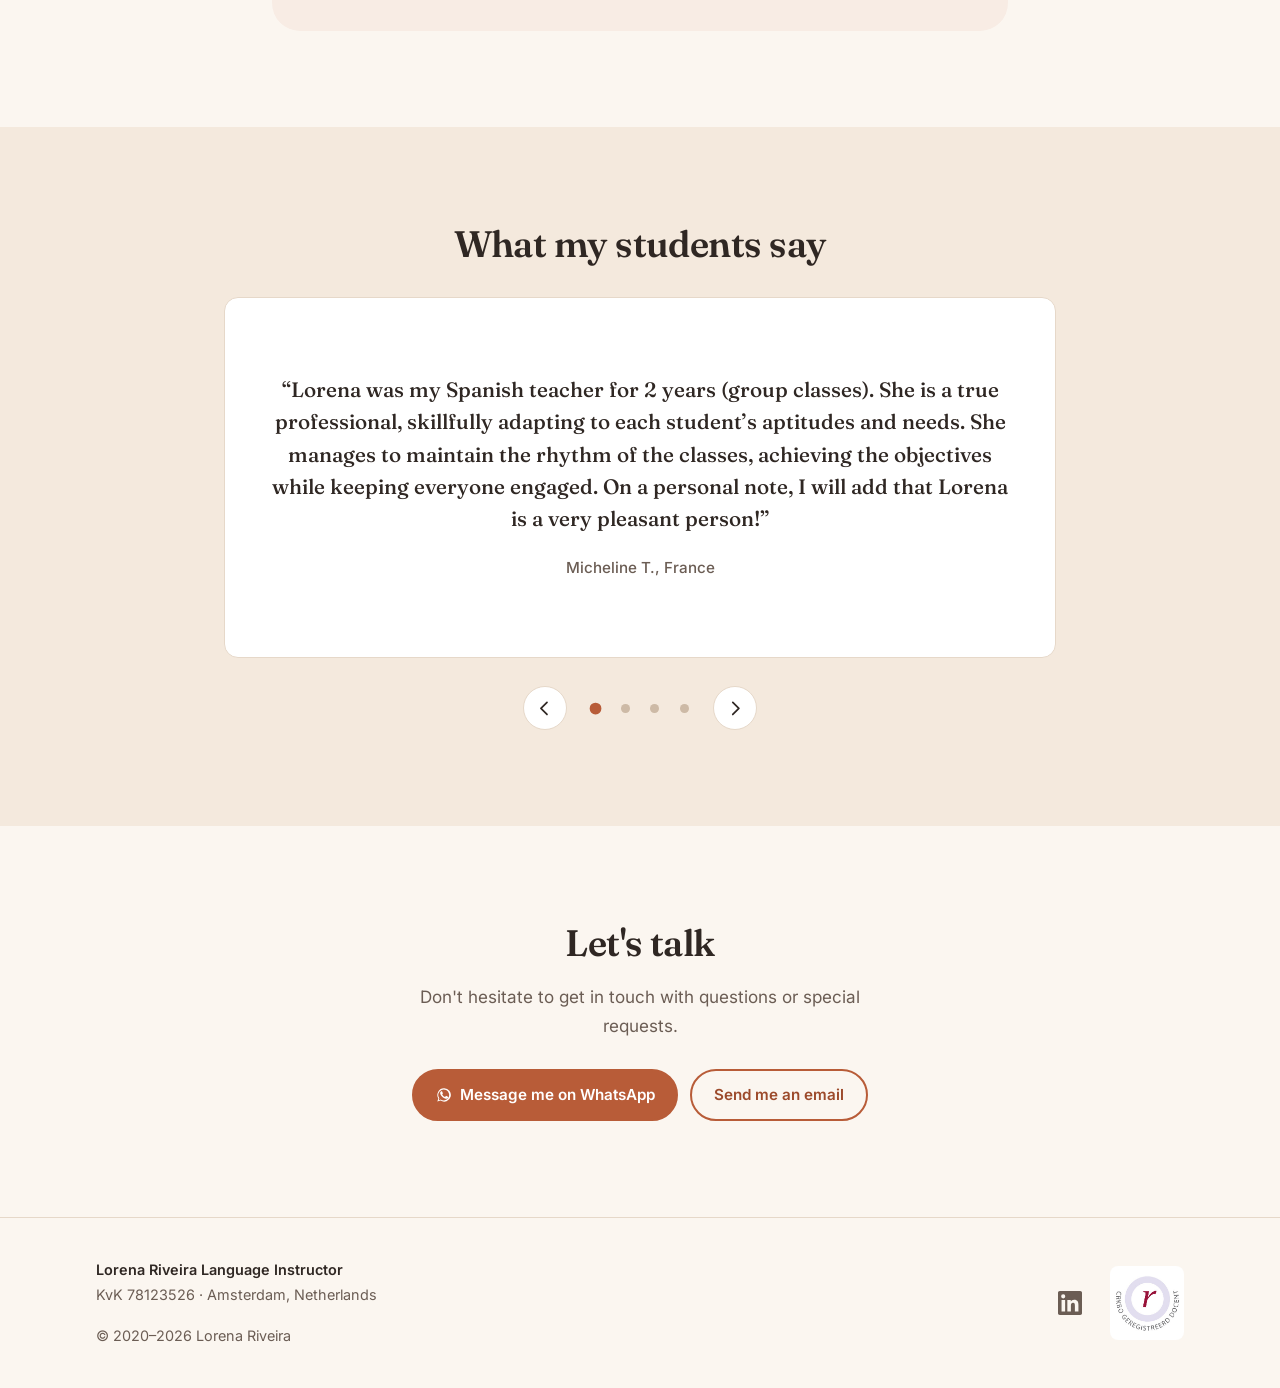
==== commit 2f0c245e: "Reescribe una frase de «About me» en la portada inglesa Redacción de Lorena: «My teaching approach i" ====
--- a/en/index.html
+++ b/en/index.html
@@ -226,7 +226,7 @@
       <div>
         <h2 id="info">About me</h2>
         <p>I'm Lorena Riveira, a language instructor. I moved to Amsterdam from Argentina. I'm a qualified CELTA teacher and I also trained as a language teacher in Buenos Aires. I would love to help you improve your Spanish or English.</p>
-        <p>I have spent more than fourteen years working as a private teacher of teenagers and adults at all kinds of levels. My approach is about creating a learning experience that is personal and enjoyable. I love adapting my lessons to each student's individual needs, taking into account their age, their interests and the pace at which they learn. That way everyone can get the most out of their lessons and the best results from them.</p>
+        <p>I have spent more than fourteen years working as a private teacher of teenagers and adults at all kinds of levels. My teaching approach is centered around creating a personalized and enjoyable learning experience. I love adapting my lessons to each student's individual needs, taking into account their age, their interests and the pace at which they learn. That way everyone can get the most out of their lessons and the best results from them.</p>
       </div>
     </div>
   </section>
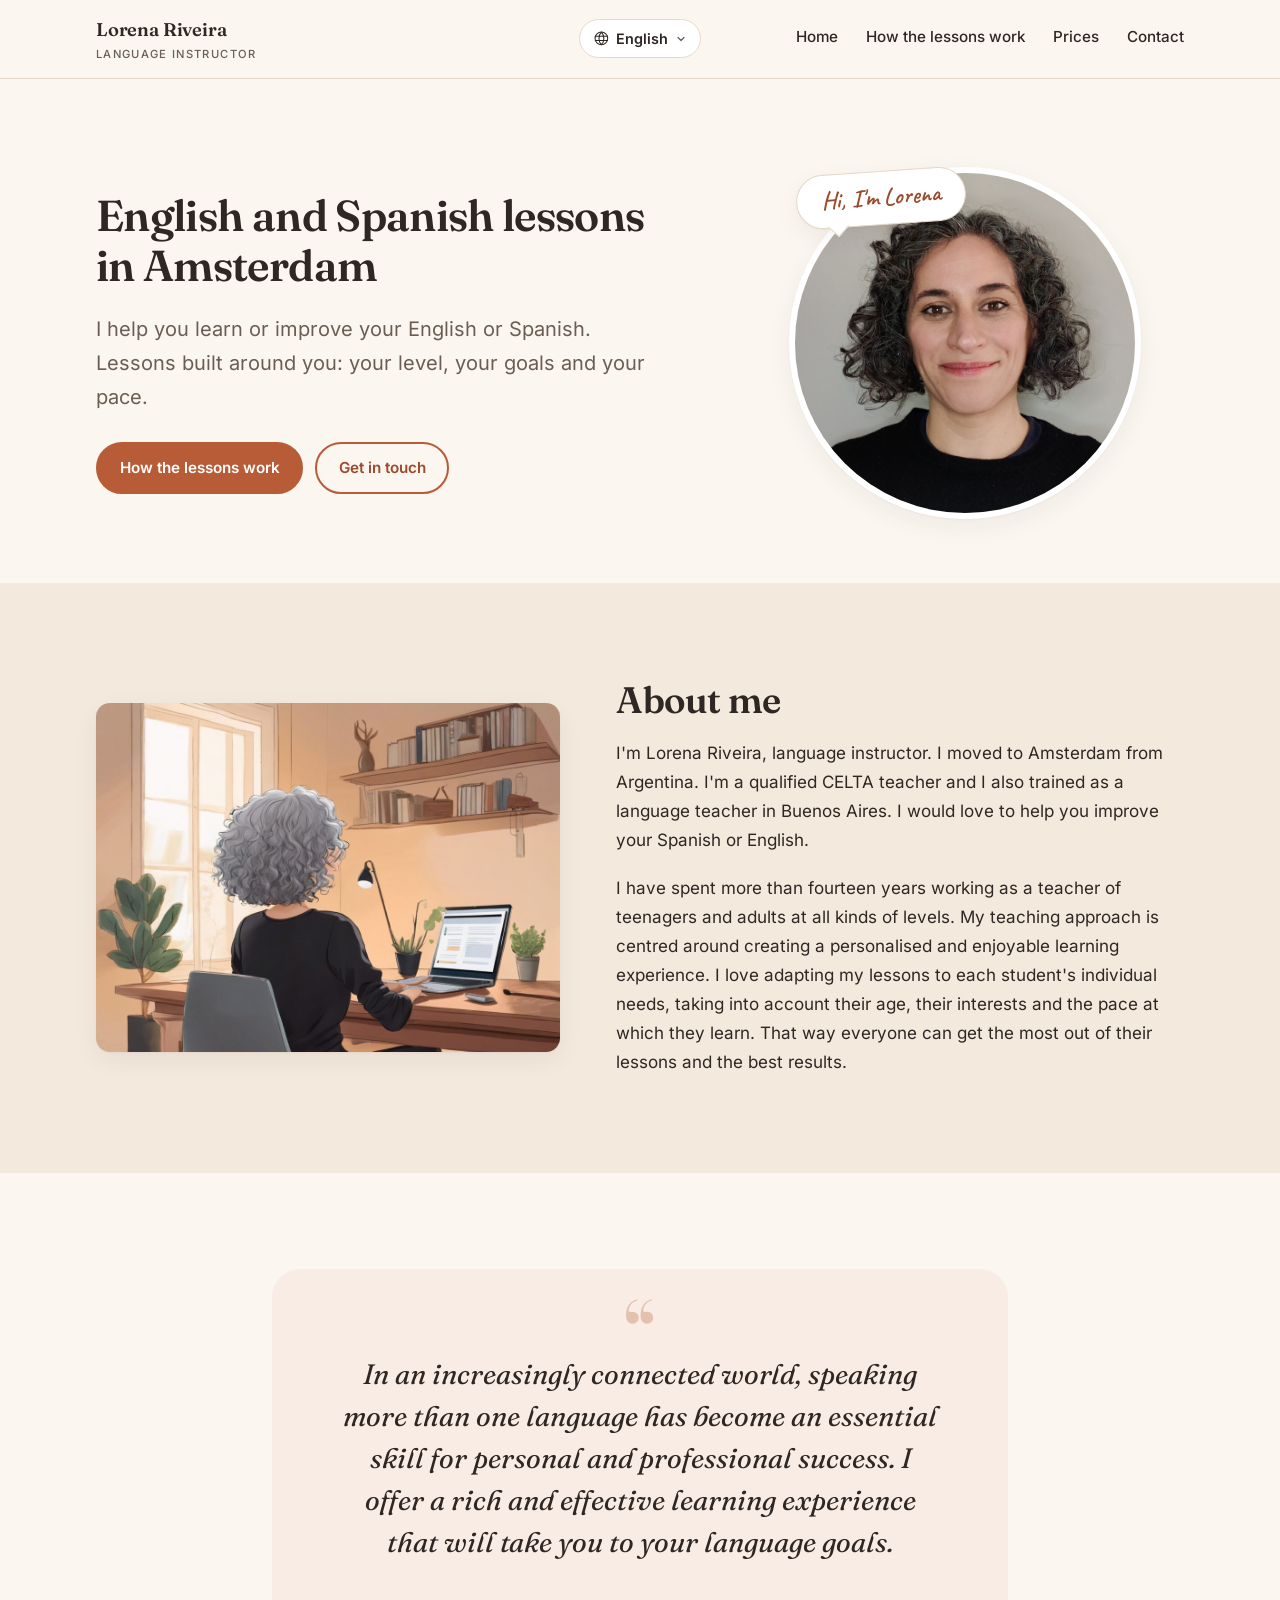
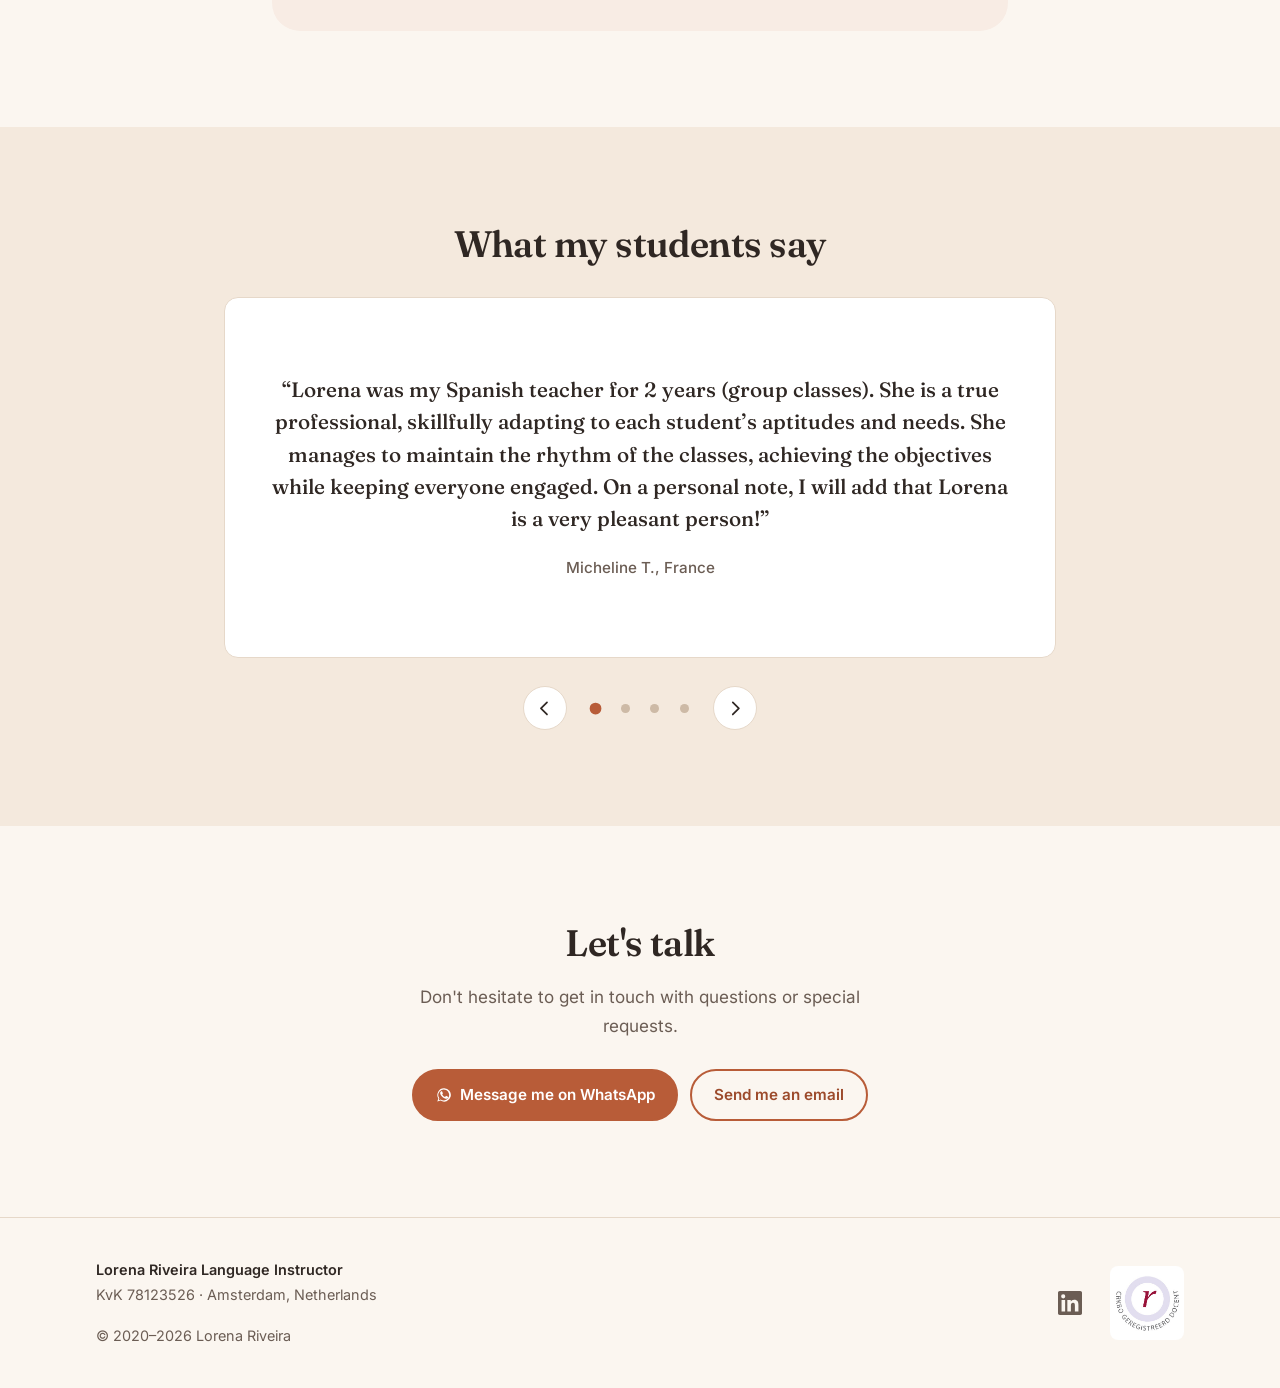
==== commit 27f65ee7: "Reescribe «About me» y fija el inglés británico El «About me» de la portada inglesa pasa a la versió" ====
--- a/en/index.html
+++ b/en/index.html
@@ -13,7 +13,7 @@
 <meta property="og:description" content="One-to-one and group lessons, in person and online, built around what you need.">
 <meta property="og:image" content="https://lorenariveira.com/assets/img/lorena-retrato.jpg">
 <meta property="og:type" content="website">
-<meta property="og:locale" content="en_US">
+<meta property="og:locale" content="en_GB">
 
 <link rel="stylesheet" href="../assets/css/style.css">
 <script type="application/ld+json">
@@ -105,7 +105,7 @@
       "@id": "https://lorenariveira.com/#clases",
       "name": "English and Spanish lessons",
       "serviceType": "Private language lessons",
-      "description": "One-to-one and group lessons in English and Spanish, in person in Amsterdam or online, with personalized programs.",
+      "description": "One-to-one and group lessons in English and Spanish, in person in Amsterdam or online, with personalised programmes.",
       "url": "https://lorenariveira.com/en/lessons.html",
       "provider": {
         "@id": "https://lorenariveira.com/#lorena"
@@ -225,8 +225,8 @@
            alt="Illustration of Lorena teaching from her desk, in front of the computer">
       <div>
         <h2 id="info">About me</h2>
-        <p>I'm Lorena Riveira, a language instructor. I moved to Amsterdam from Argentina. I'm a qualified CELTA teacher and I also trained as a language teacher in Buenos Aires. I would love to help you improve your Spanish or English.</p>
-        <p>I have spent more than fourteen years working as a private teacher of teenagers and adults at all kinds of levels. My teaching approach is centered around creating a personalized and enjoyable learning experience. I love adapting my lessons to each student's individual needs, taking into account their age, their interests and the pace at which they learn. That way everyone can get the most out of their lessons and the best results from them.</p>
+        <p>I'm Lorena Riveira, language instructor. I moved to Amsterdam from Argentina. I'm a qualified CELTA teacher and I also trained as a language teacher in Buenos Aires. I would love to help you improve your Spanish or English.</p>
+        <p>I have spent more than fourteen years working as a teacher of teenagers and adults at all kinds of levels. My teaching approach is centred around creating a personalised and enjoyable learning experience. I love adapting my lessons to each student's individual needs, taking into account their age, their interests and the pace at which they learn. That way everyone can get the most out of their lessons and the best results.</p>
       </div>
     </div>
   </section>
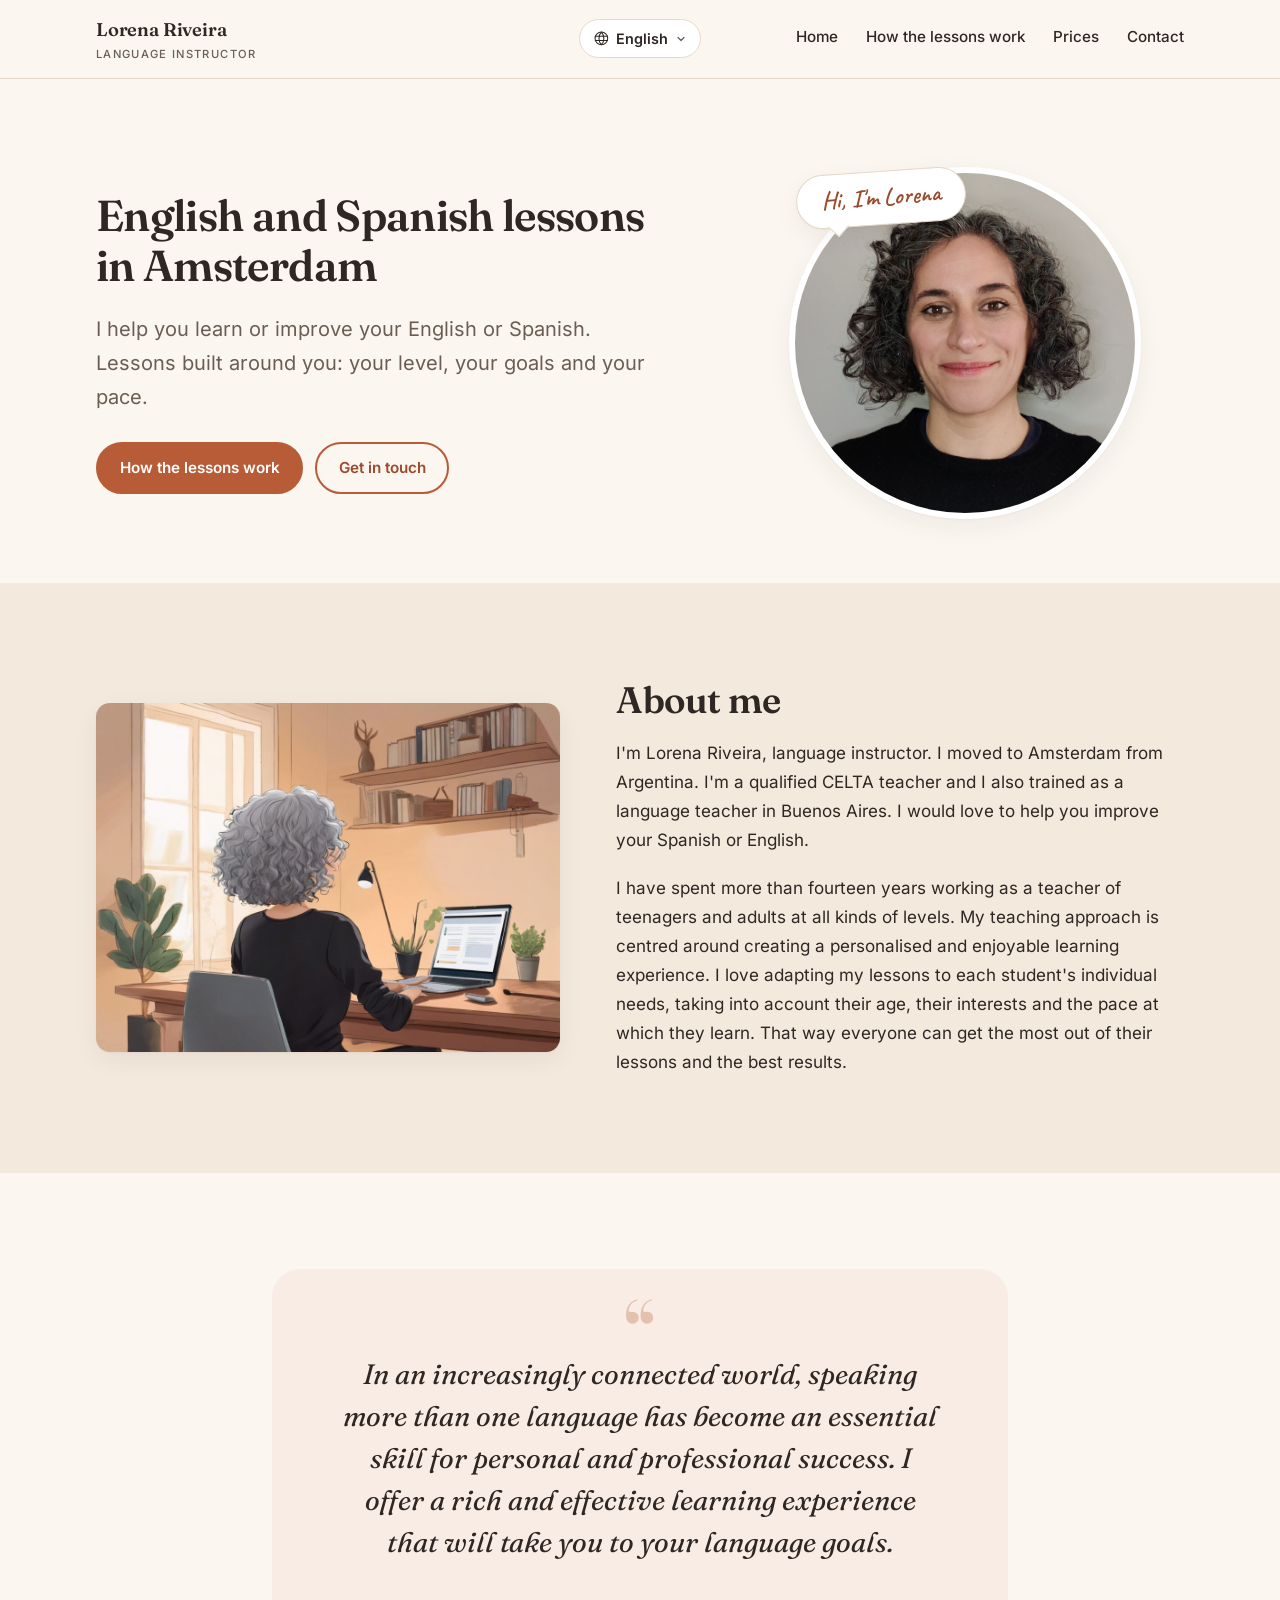
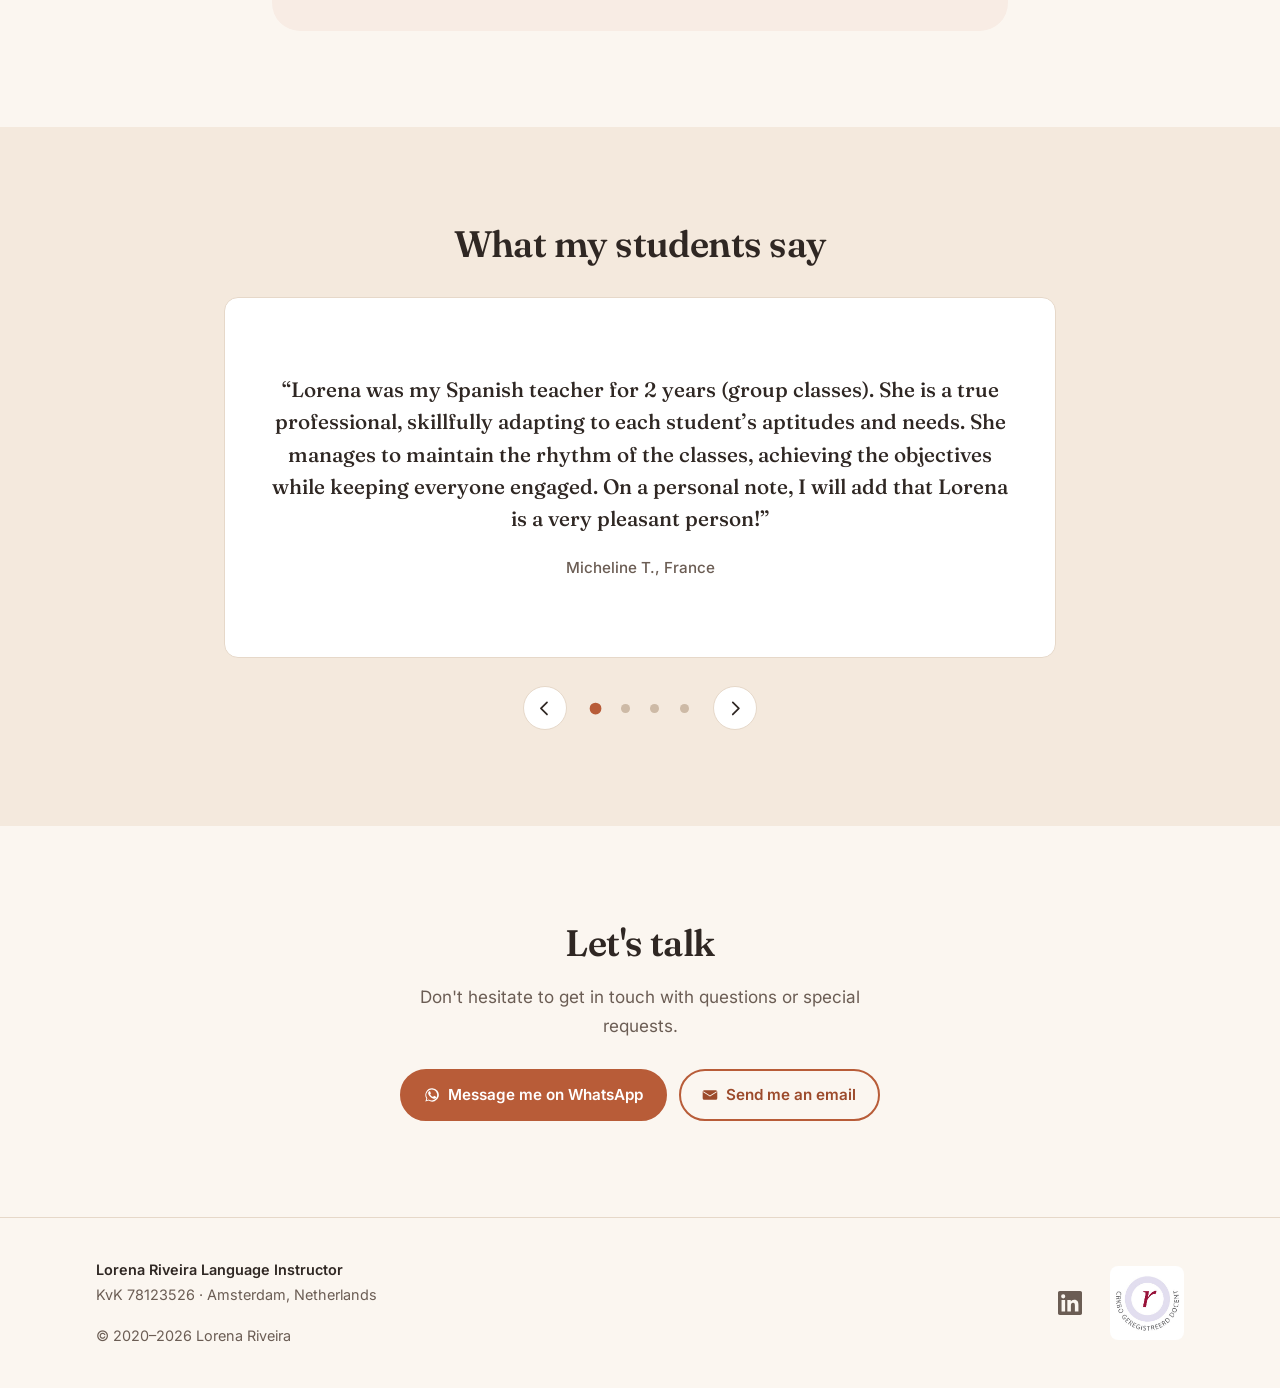
==== commit e65d943b: "Pone icono de sobre en el botón de correo El botón de correo va con icono, como el de WhatsApp, en l" ====
--- a/en/index.html
+++ b/en/index.html
@@ -299,7 +299,10 @@
           <svg viewBox="0 0 24 24" aria-hidden="true"><path d="M17.5 14.4c-.3-.2-1.7-.9-2-1-.3-.1-.5-.1-.7.2-.2.3-.7.9-.9 1.1-.2.2-.3.2-.6.1-.3-.2-1.2-.5-2.3-1.4-.9-.8-1.4-1.7-1.6-2-.2-.3 0-.5.1-.6l.5-.6c.1-.2.2-.3.3-.5 0-.2 0-.4 0-.5 0-.2-.7-1.6-.9-2.2-.2-.6-.5-.5-.7-.5h-.6c-.2 0-.5.1-.8.4-.3.3-1 1-1 2.5s1.1 2.9 1.2 3.1c.2.2 2.1 3.2 5.1 4.5.7.3 1.3.5 1.7.6.7.2 1.4.2 1.9.1.6-.1 1.7-.7 2-1.4.2-.7.2-1.3.2-1.4-.1-.1-.3-.2-.6-.3zM12 2A10 10 0 0 0 3.5 17.2L2 22l4.9-1.6A10 10 0 1 0 12 2zm0 18.2c-1.6 0-3.2-.4-4.5-1.2l-.3-.2-3 1 .8-2.9-.2-.3A8.2 8.2 0 1 1 12 20.2z"/></svg>
           Message me on WhatsApp
         </a>
-        <a class="boton boton--fantasma" href="mailto:info@lorenariveira.com?subject=Contact%20from%20lorenariveira.com" target="_blank" rel="noopener">Send me an email</a>
+        <a class="boton boton--fantasma" href="mailto:info@lorenariveira.com?subject=Contact%20from%20lorenariveira.com" target="_blank" rel="noopener">
+          <svg viewBox="0 0 24 24" aria-hidden="true"><path fill-rule="evenodd" d="M3.4 4.8h17.2A2.4 2.4 0 0 1 23 7.2v9.6a2.4 2.4 0 0 1-2.4 2.4H3.4A2.4 2.4 0 0 1 1 16.8V7.2a2.4 2.4 0 0 1 2.4-2.4zM1.9 7.9l10.1 6.3 10.1-6.3V6.3L12 12.6 1.9 6.3z"/></svg>
+          Send me an email
+        </a>
       </div>
     </div>
   </section>
--- a/assets/css/style.css
+++ b/assets/css/style.css
@@ -443,9 +443,16 @@
 }
 
 /* Tarjetas --------------------------------------------------------- */
+/* El mínimo de 20rem no es estético: es el ancho por debajo del cual los
+   títulos de tres palabras largas ya no caben en una línea. Con 17rem la
+   rejilla mantenía tres columnas hasta ventanas de 1024 px, y ahí el
+   título más largo de cada idioma partía en dos y descuadraba la fila.
+   Con 20rem la tercera columna se cae antes y las tarjetas nunca bajan de
+   un ancho legible. Si tocas este valor, comprueba los títulos a 1024 px
+   en `clases.html` y en `en/lessons.html`, que son los que primero parten. */
 .tarjetas {
   display: grid;
-  grid-template-columns: repeat(auto-fit, minmax(17rem, 1fr));
+  grid-template-columns: repeat(auto-fit, minmax(20rem, 1fr));
   gap: 1.5rem;
   list-style: none;
   padding: 0;
@@ -470,7 +477,14 @@
   box-shadow: 0 3px 6px rgb(47 39 35 / .06), 0 20px 44px rgb(47 39 35 / .13);
 }
 
-.tarjeta h3 { color: var(--terracota-o); margin-bottom: .55rem; text-align: center; }
+/* Algo menor que el h3 general (1.2rem) para que el título más largo entre
+   en una línea con holgura en la tarjeta más estrecha de tres columnas. */
+.tarjeta h3 {
+  color: var(--terracota-o);
+  font-size: 1.12rem;
+  margin-bottom: .55rem;
+  text-align: center;
+}
 .tarjeta p { color: var(--tinta-suave); font-size: 1rem; }
 
 .tarjeta__icono {
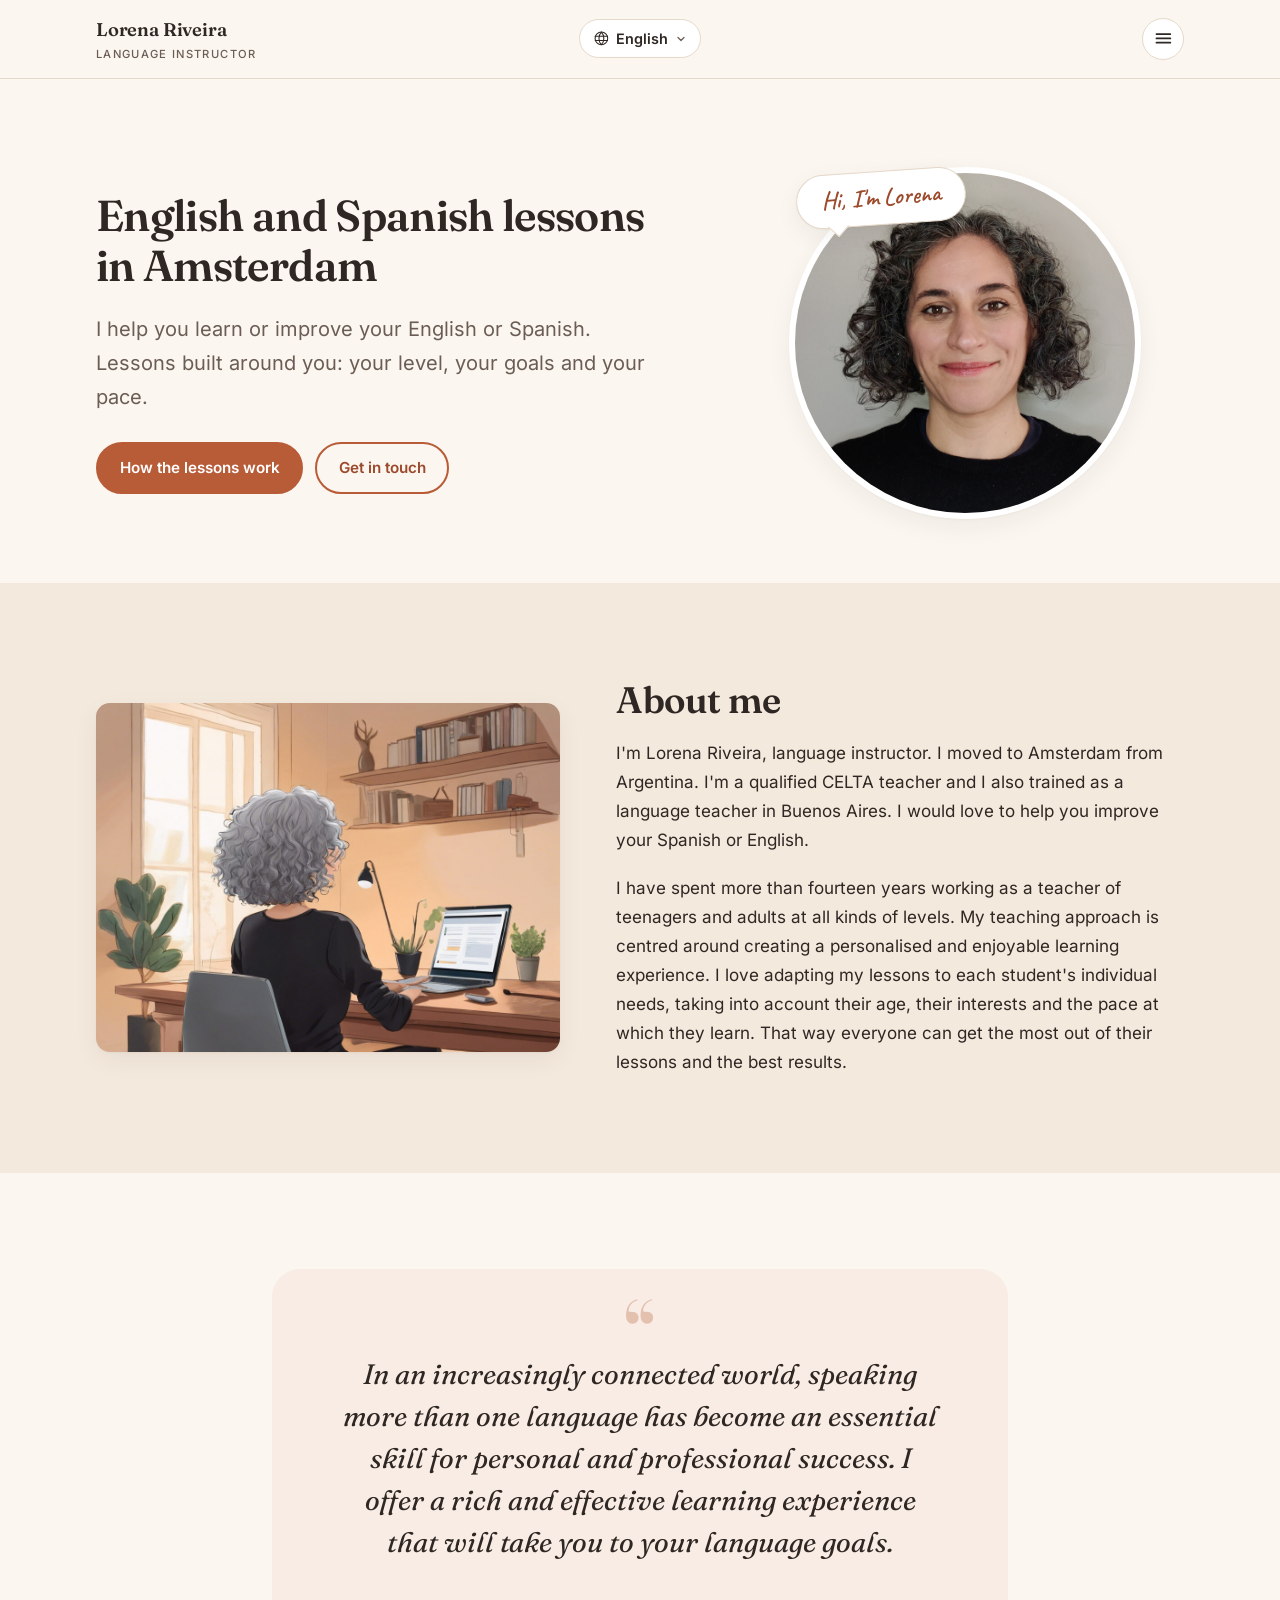
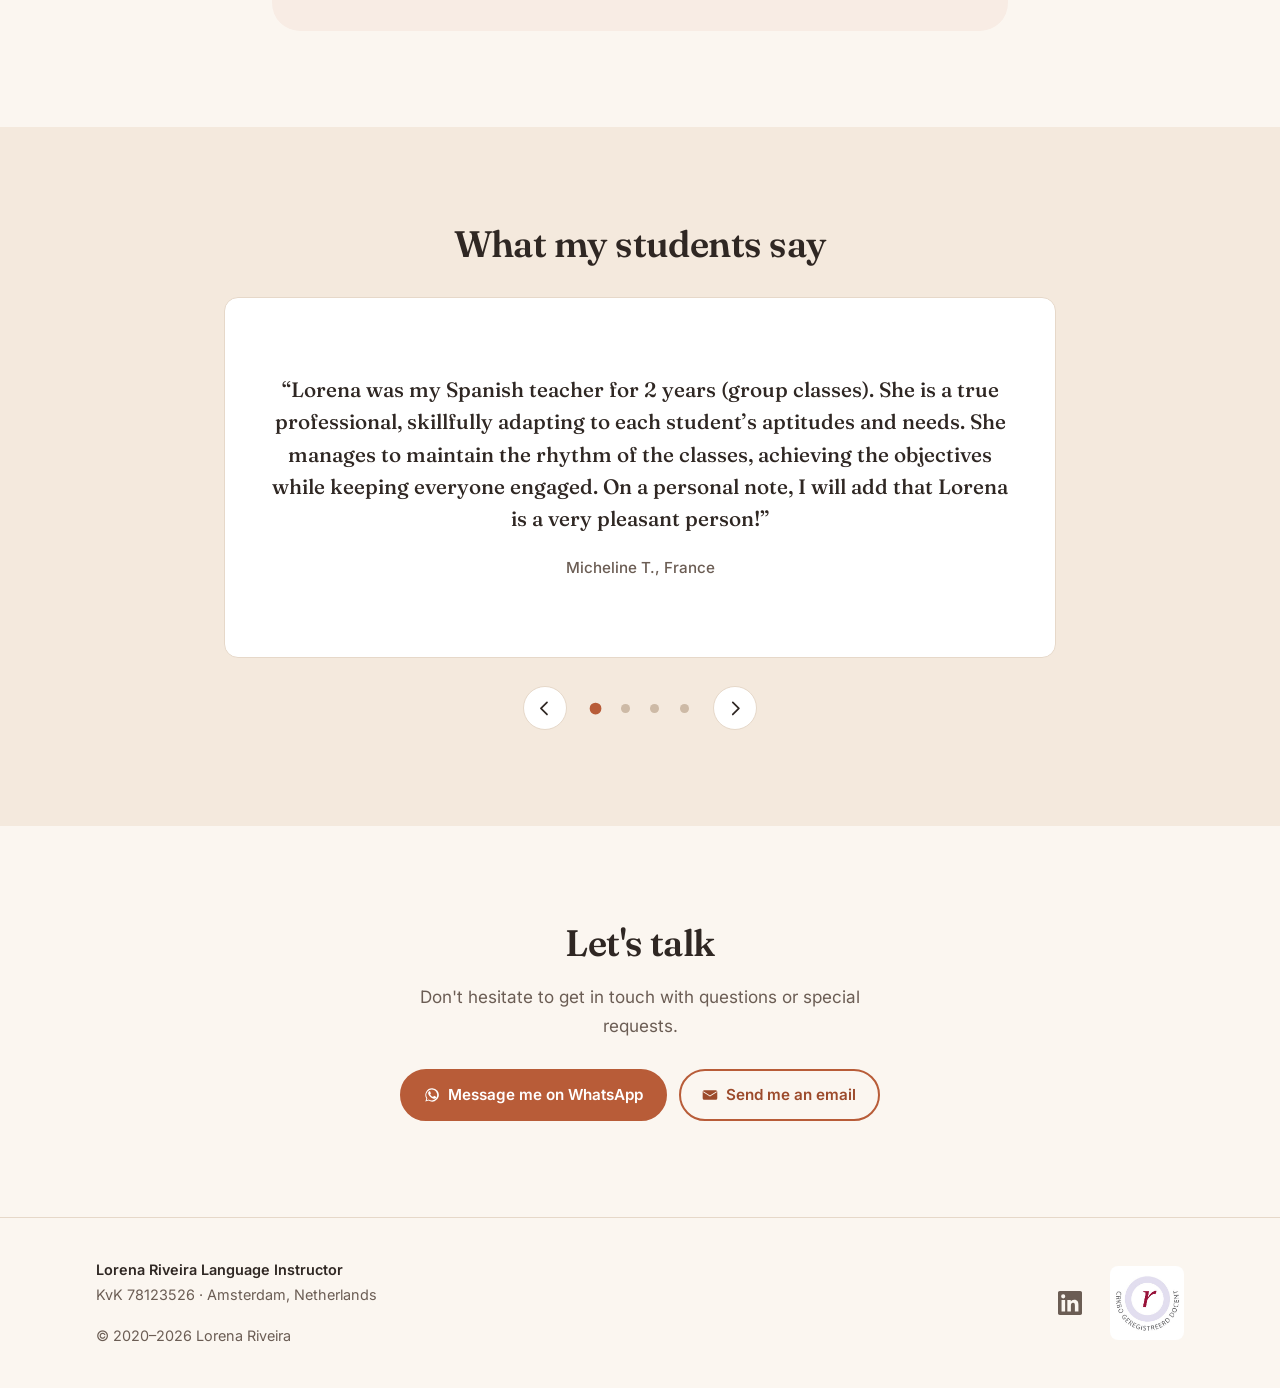
==== commit 4ed14d83: "Pliega el menú tras un botón de tres rayas en móvil y tableta Hasta 66rem el menú de navegación va d" ====
--- a/en/index.html
+++ b/en/index.html
@@ -179,7 +179,7 @@
           <path d="M3.2 9h17.6M3.2 15h17.6"/>
           <path d="M12 3c2.3 2.4 3.5 5.4 3.5 9s-1.2 6.6-3.5 9c-2.3-2.4-3.5-5.4-3.5-9S9.7 5.4 12 3z"/>
         </svg>
-        English
+        <span class="idiomas__nombre">English</span>
         <svg class="idiomas__flecha" viewBox="0 0 24 24" fill="none" stroke="currentColor" stroke-width="2.5" stroke-linecap="round" stroke-linejoin="round" aria-hidden="true">
           <path d="M6 9l6 6 6-6"/>
         </svg>
@@ -190,12 +190,23 @@
       </ul>
     </details>
 
-    <nav class="nav" aria-label="Main navigation">
-      <a href="index.html" aria-current="page">Home</a>
-      <a href="lessons.html">How the lessons work</a>
-      <a href="lessons.html#precios">Prices</a>
-      <a href="#contacto">Contact</a>
-    </nav>
+    <details class="menu">
+      <summary class="menu__boton">
+        <svg class="menu__abrir" viewBox="0 0 24 24" fill="none" stroke="currentColor" stroke-width="2" stroke-linecap="round" aria-hidden="true">
+          <path d="M4 7h16M4 12h16M4 17h16"/>
+        </svg>
+        <svg class="menu__cerrar" viewBox="0 0 24 24" fill="none" stroke="currentColor" stroke-width="2" stroke-linecap="round" aria-hidden="true">
+          <path d="M6 6l12 12M18 6L6 18"/>
+        </svg>
+        <span class="oculto">Menu</span>
+      </summary>
+      <nav class="nav" aria-label="Main navigation">
+        <a href="index.html" aria-current="page">Home</a>
+        <a href="lessons.html">How the lessons work</a>
+        <a href="lessons.html#precios">Prices</a>
+        <a href="#contacto">Contact</a>
+      </nav>
+    </details>
   </div>
 </header>
 
@@ -329,6 +340,7 @@
   </div>
 </footer>
 
+<script src="../assets/js/menu.js" defer></script>
 <script src="../assets/js/revelar.js" defer></script>
 <script src="../assets/js/carrusel.js" defer></script>
 </body>
--- a/assets/css/style.css
+++ b/assets/css/style.css
@@ -182,7 +182,7 @@
   padding: .85rem 0;
 }
 
-.cabecera__inner .nav { justify-self: end; }
+.cabecera__inner .menu { justify-self: end; }
 
 .marca {
   font-family: var(--display);
@@ -206,6 +206,53 @@
   border-bottom: 2px solid transparent;
 }
 .nav a:hover { border-bottom-color: var(--terracota); }
+
+/* Menú de navegación ----------------------------------------------- */
+/* En móvil y tableta el menú se pliega tras el botón de tres rayas. Es un `<details>`
+   por lo mismo que el selector de idioma: abre y cierra sin JavaScript.
+   En pantalla ancha el botón se oculta y `::details-content` se fuerza a
+   visible, así que el menú se ve siempre aunque el `<details>` esté cerrado.
+   Un navegador que no conozca `::details-content` se salta ese bloque y
+   enseña el botón también en pantalla ancha: peor, pero sigue funcionando. */
+.menu__boton {
+  display: grid;
+  place-items: center;
+  width: 2.6rem;
+  height: 2.6rem;
+  cursor: pointer;
+  list-style: none;
+  color: var(--tinta);
+  border: 1px solid var(--borde);
+  border-radius: 999px;
+  background: #fff;
+}
+
+.menu__boton::-webkit-details-marker { display: none; }
+
+.menu__boton:hover { border-color: var(--terracota); color: var(--terracota-o); }
+
+.menu__boton svg { width: 1.3rem; height: 1.3rem; }
+
+.menu__cerrar,
+.menu[open] .menu__abrir { display: none; }
+.menu[open] .menu__cerrar { display: block; }
+
+@media (width > 66rem) {
+  @supports selector(::details-content) {
+    .menu__boton { display: none; }
+    .menu::details-content { content-visibility: visible; }
+  }
+}
+
+/* Texto solo para lectores de pantalla, como la etiqueta del botón. */
+.oculto {
+  position: absolute;
+  width: 1px;
+  height: 1px;
+  overflow: hidden;
+  clip-path: inset(50%);
+  white-space: nowrap;
+}
 /* Selector de idioma ----------------------------------------------- */
 /* Es un `<details>` a propósito: abre y cierra sin JavaScript, así que
    cambiar de idioma sigue siendo posible con los scripts bloqueados.
@@ -864,6 +911,38 @@
 .pie__social:hover { color: var(--terracota); background: var(--crema-alt); }
 .pie__social svg { width: 1.5rem; height: 1.5rem; }
 
+/* Menú plegado: móvil y tableta ------------------------------------ */
+/* El corte no es el de móvil (46rem) sino 66rem: el menú de ordenador parte en
+   dos líneas hasta unos 1030 px en español y 980 px en inglés, lo que incluye
+   el iPad en horizontal. Si se alarga el texto de un enlace, vuelve a medirlo. */
+@media (max-width: 66rem) {
+  /* El menú abierto es una franja a todo el ancho bajo la cabecera. No hay
+     ningún elemento posicionado entre medias, así que el `absolute` se mide
+     contra `.cabecera`, que es `sticky`. */
+  .menu .nav {
+    position: absolute;
+    top: 100%;
+    left: 0;
+    right: 0;
+    flex-direction: column;
+    gap: 0;
+    padding: .25rem 1.25rem .75rem;
+    background: var(--crema);
+    border-bottom: 1px solid var(--borde);
+    box-shadow: var(--sombra);
+  }
+  .menu .nav a {
+    width: 100%;
+    max-width: 24rem;
+    padding: .85rem 0;
+    text-align: center;
+    font-size: 1.05rem;
+    border-bottom: 1px solid var(--borde);
+  }
+  .menu .nav a:last-child { border-bottom: 0; }
+  .menu .nav a:hover { border-bottom-color: var(--borde); color: var(--terracota-o); }
+}
+
 /* Adaptación a móvil ----------------------------------------------- */
 @media (max-width: 46rem) {
   .portada__grid,
@@ -874,17 +953,33 @@
      viñeta del saludo se anclaría a la celda ancha y no a la cara. */
   .portada__retrato { max-width: 16rem; }
   .portada__entradilla { max-width: none; }
-  /* Una sola columna: marca, idioma y menú apilados y centrados. */
+  /* Una sola fila: la marca a la izquierda, y el idioma y el botón del menú
+     juntos a la derecha. El selector deja de ir centrado en la ventana
+     porque en móvil no cabe a la vez centrado y entero. */
   .cabecera__inner {
-    grid-template-columns: 1fr;
-    justify-items: center;
-    text-align: center;
-    gap: .75rem;
+    grid-template-columns: 1fr auto auto;
+    gap: .6rem;
   }
-  /* `justify-content` además de `justify-self`: sin él, cuando el menú
-     parte en dos líneas la segunda se queda pegada a la izquierda. */
-  .cabecera__inner .nav { justify-self: center; justify-content: center; }
+  .cabecera__inner .idiomas { justify-self: end; }
+
   .pie__inner { justify-content: center; text-align: center; }
+}
+
+/* Por debajo de 390 px no caben en una fila la marca, el selector con el
+   nombre del idioma y el botón del menú, y la marca partía en dos líneas.
+   El nombre se esconde a la vista pero no a los lectores de pantalla, y el
+   globo sigue diciendo «idioma» en cualquier lengua. A 320 px ni así cabía
+   el subtítulo de la marca: se le aprieta el espaciado entre letras. */
+@media (max-width: 24.35rem) {
+  .marca span { letter-spacing: .05em; white-space: nowrap; }
+  .idiomas__nombre {
+    position: absolute;
+    width: 1px;
+    height: 1px;
+    overflow: hidden;
+    clip-path: inset(50%);
+    white-space: nowrap;
+  }
 }
 
 @media (prefers-reduced-motion: reduce) {
